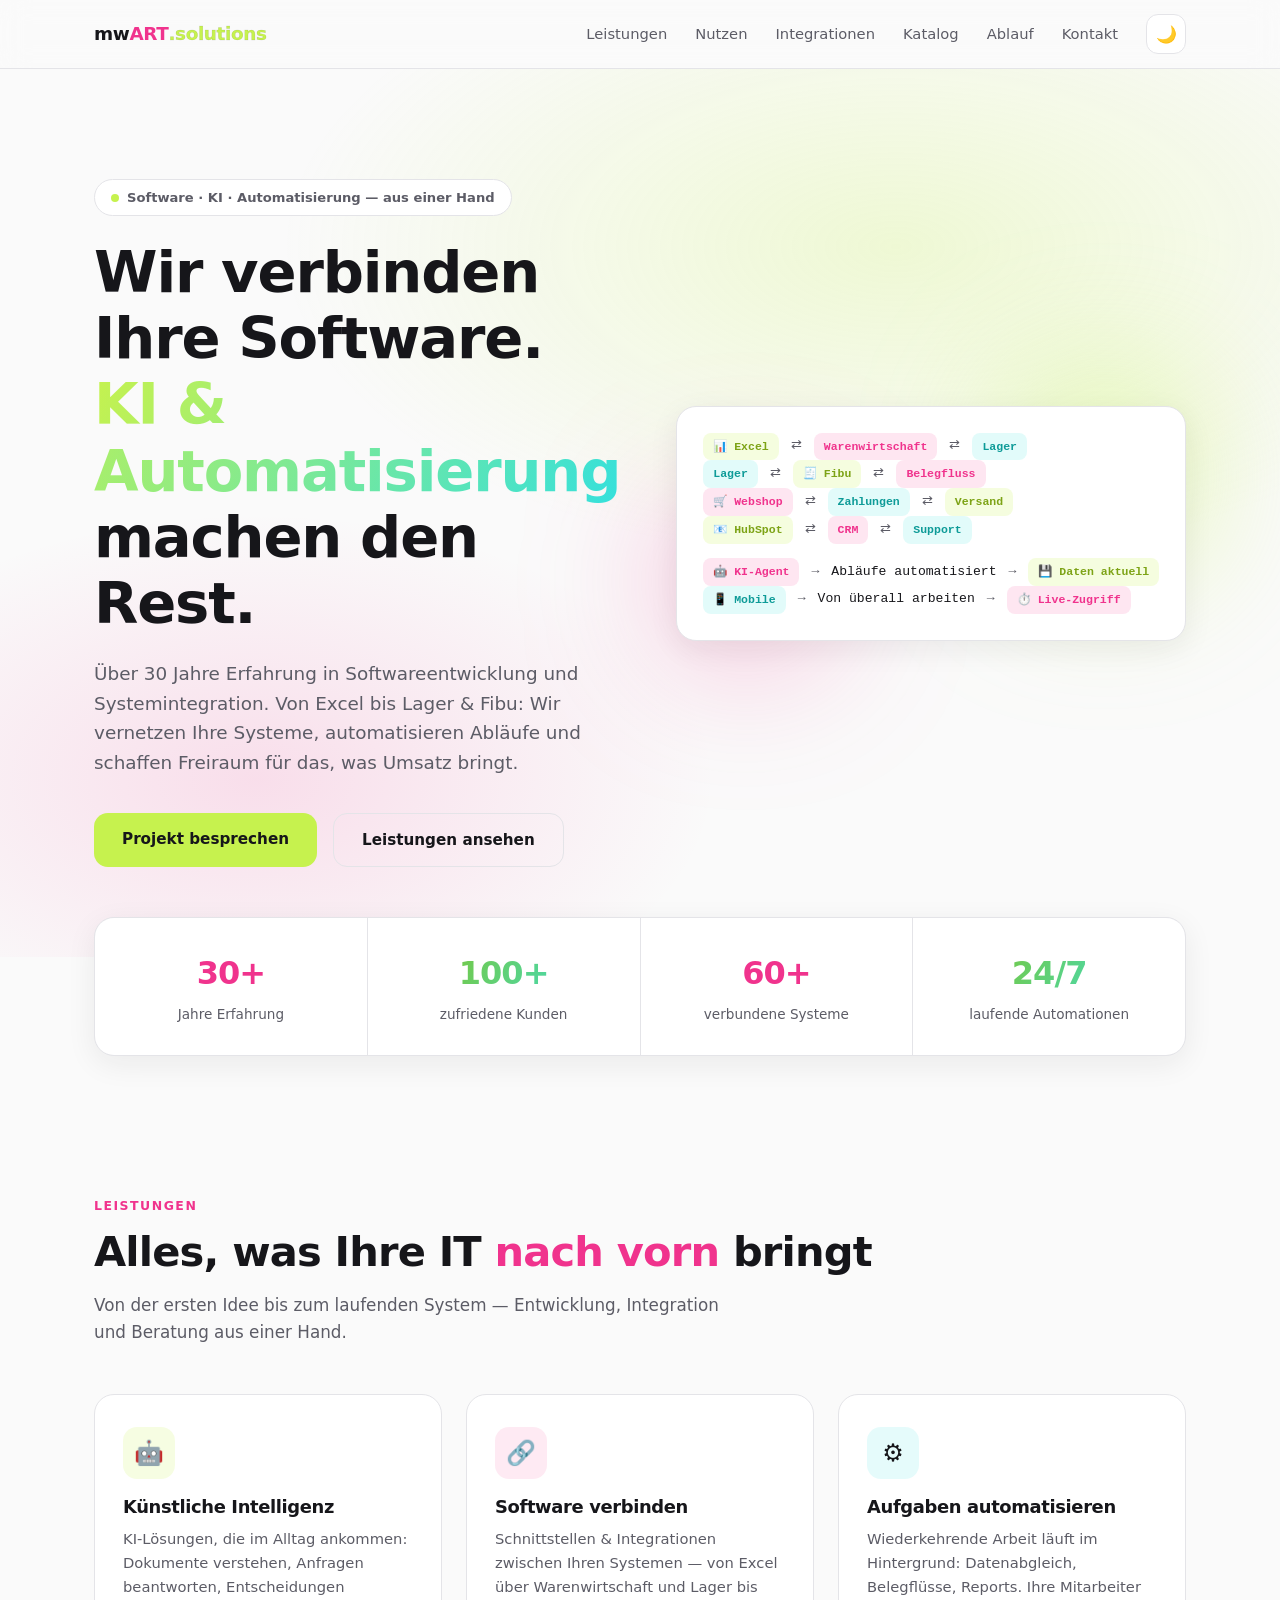
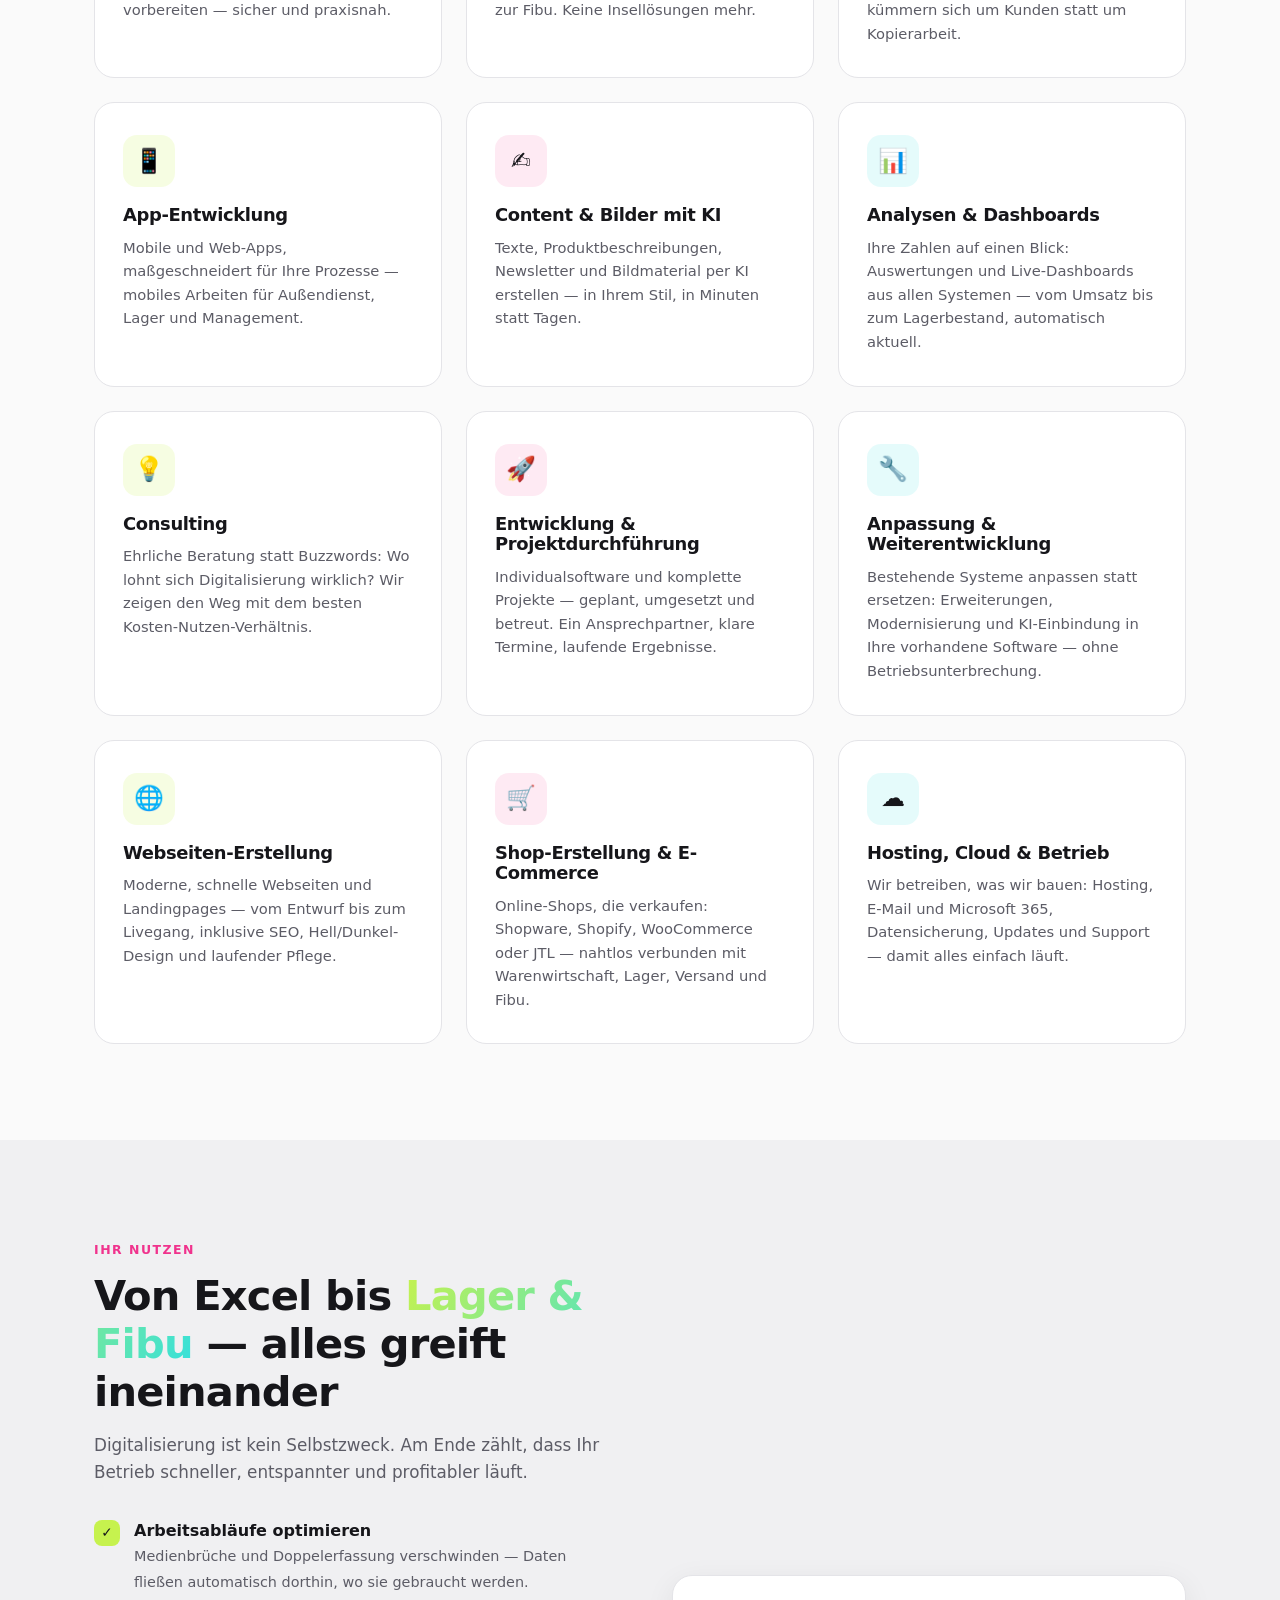
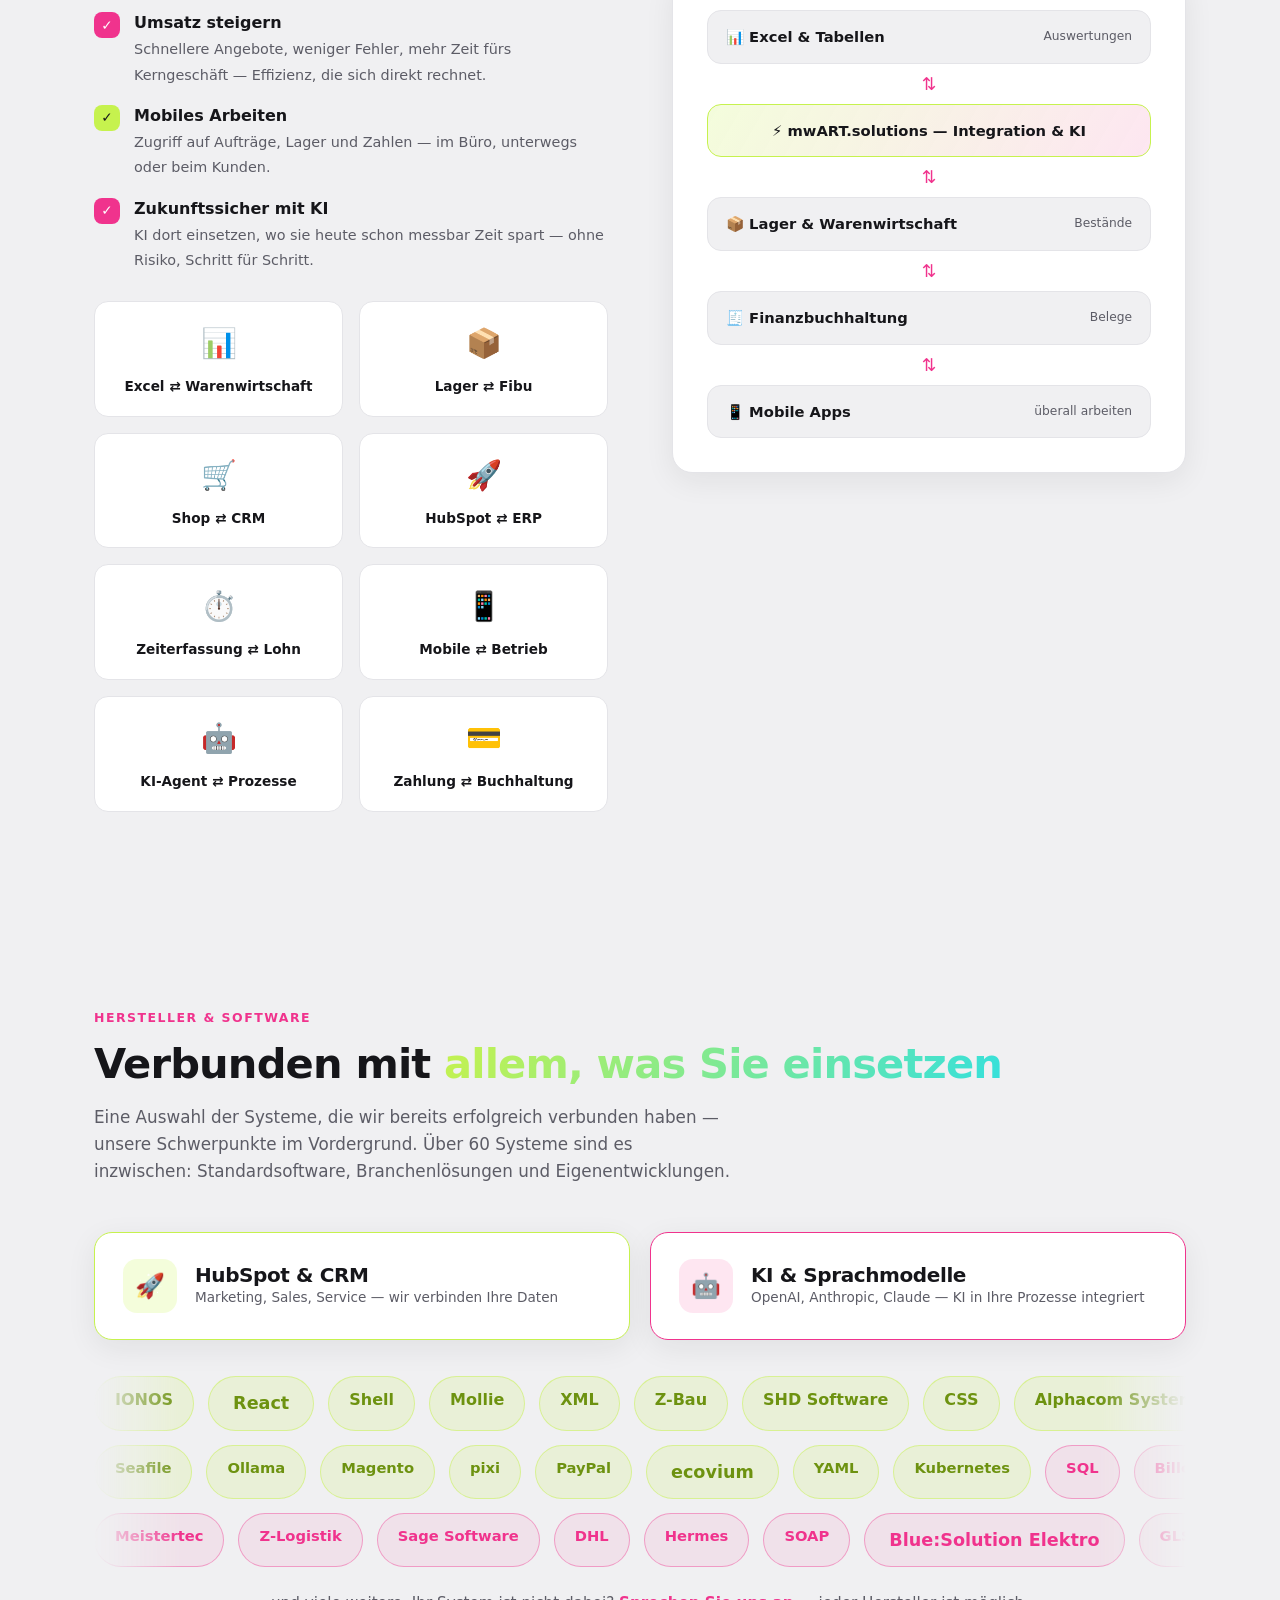
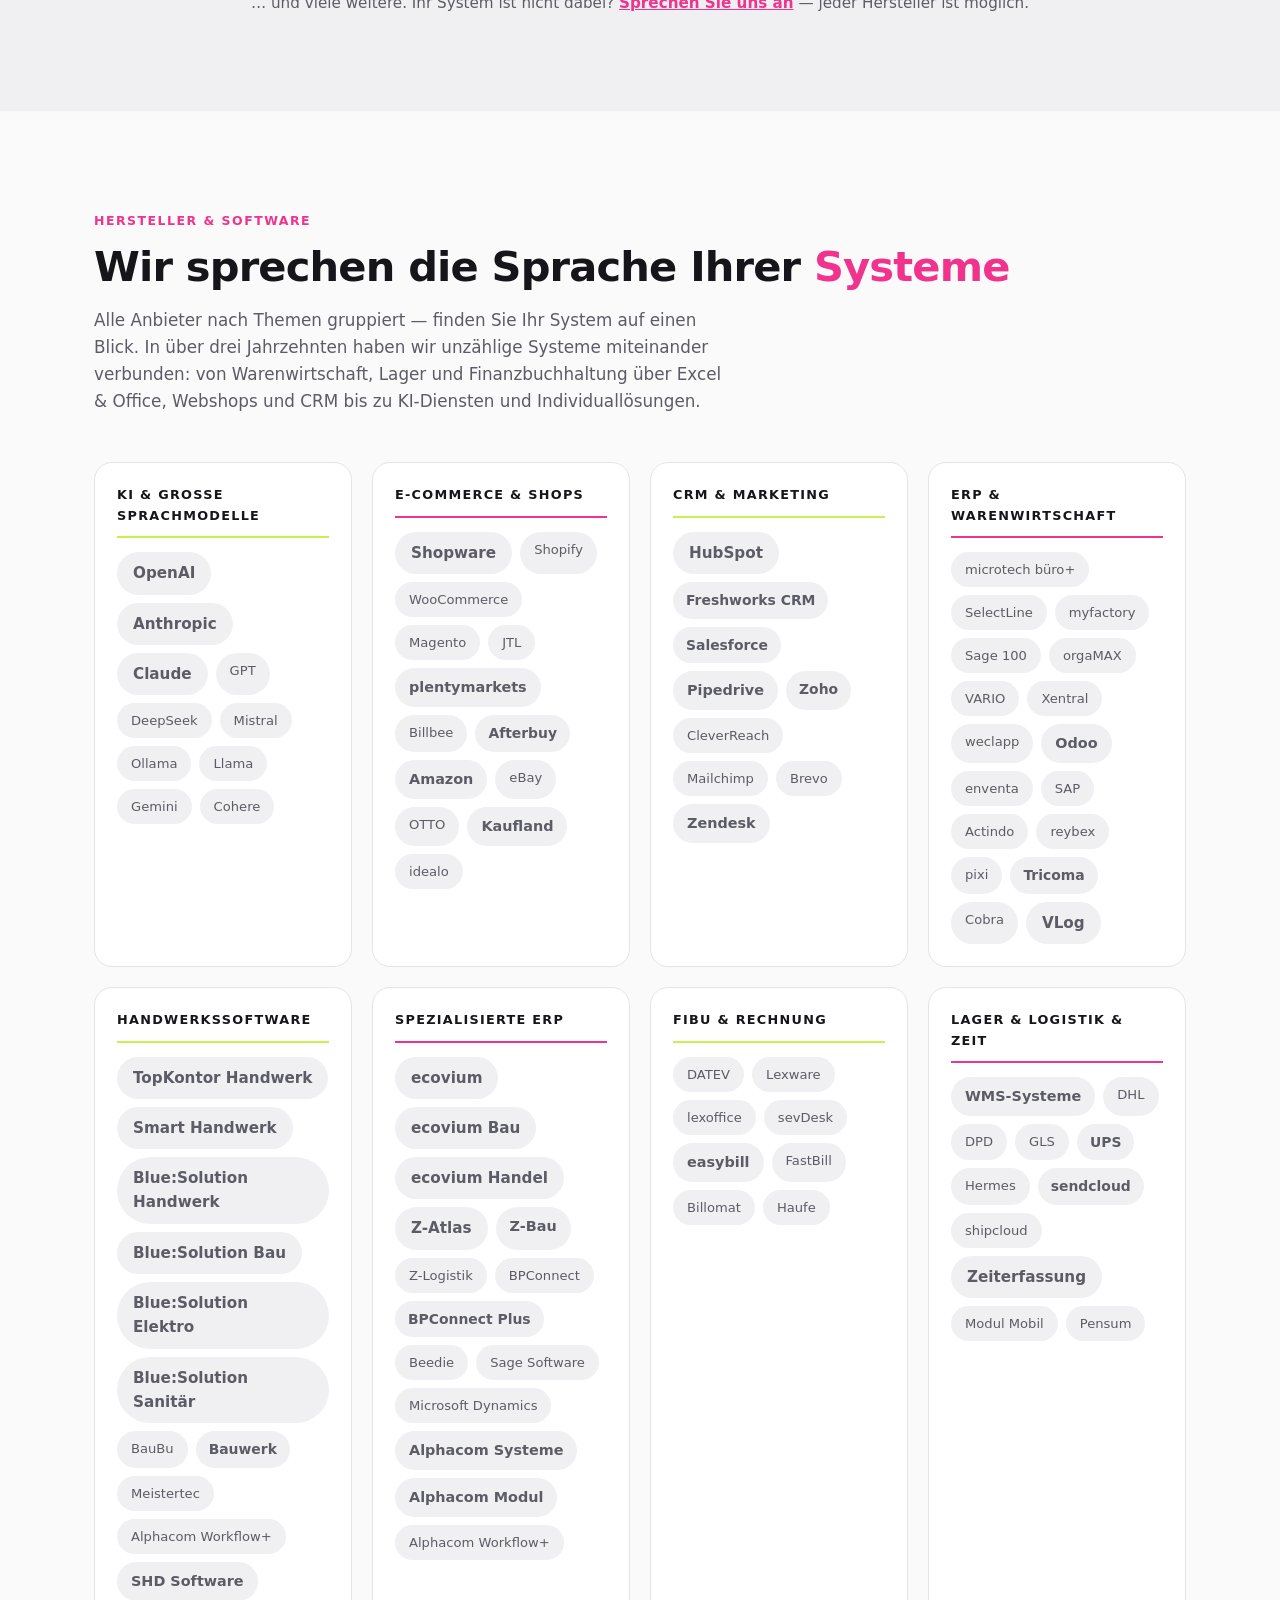
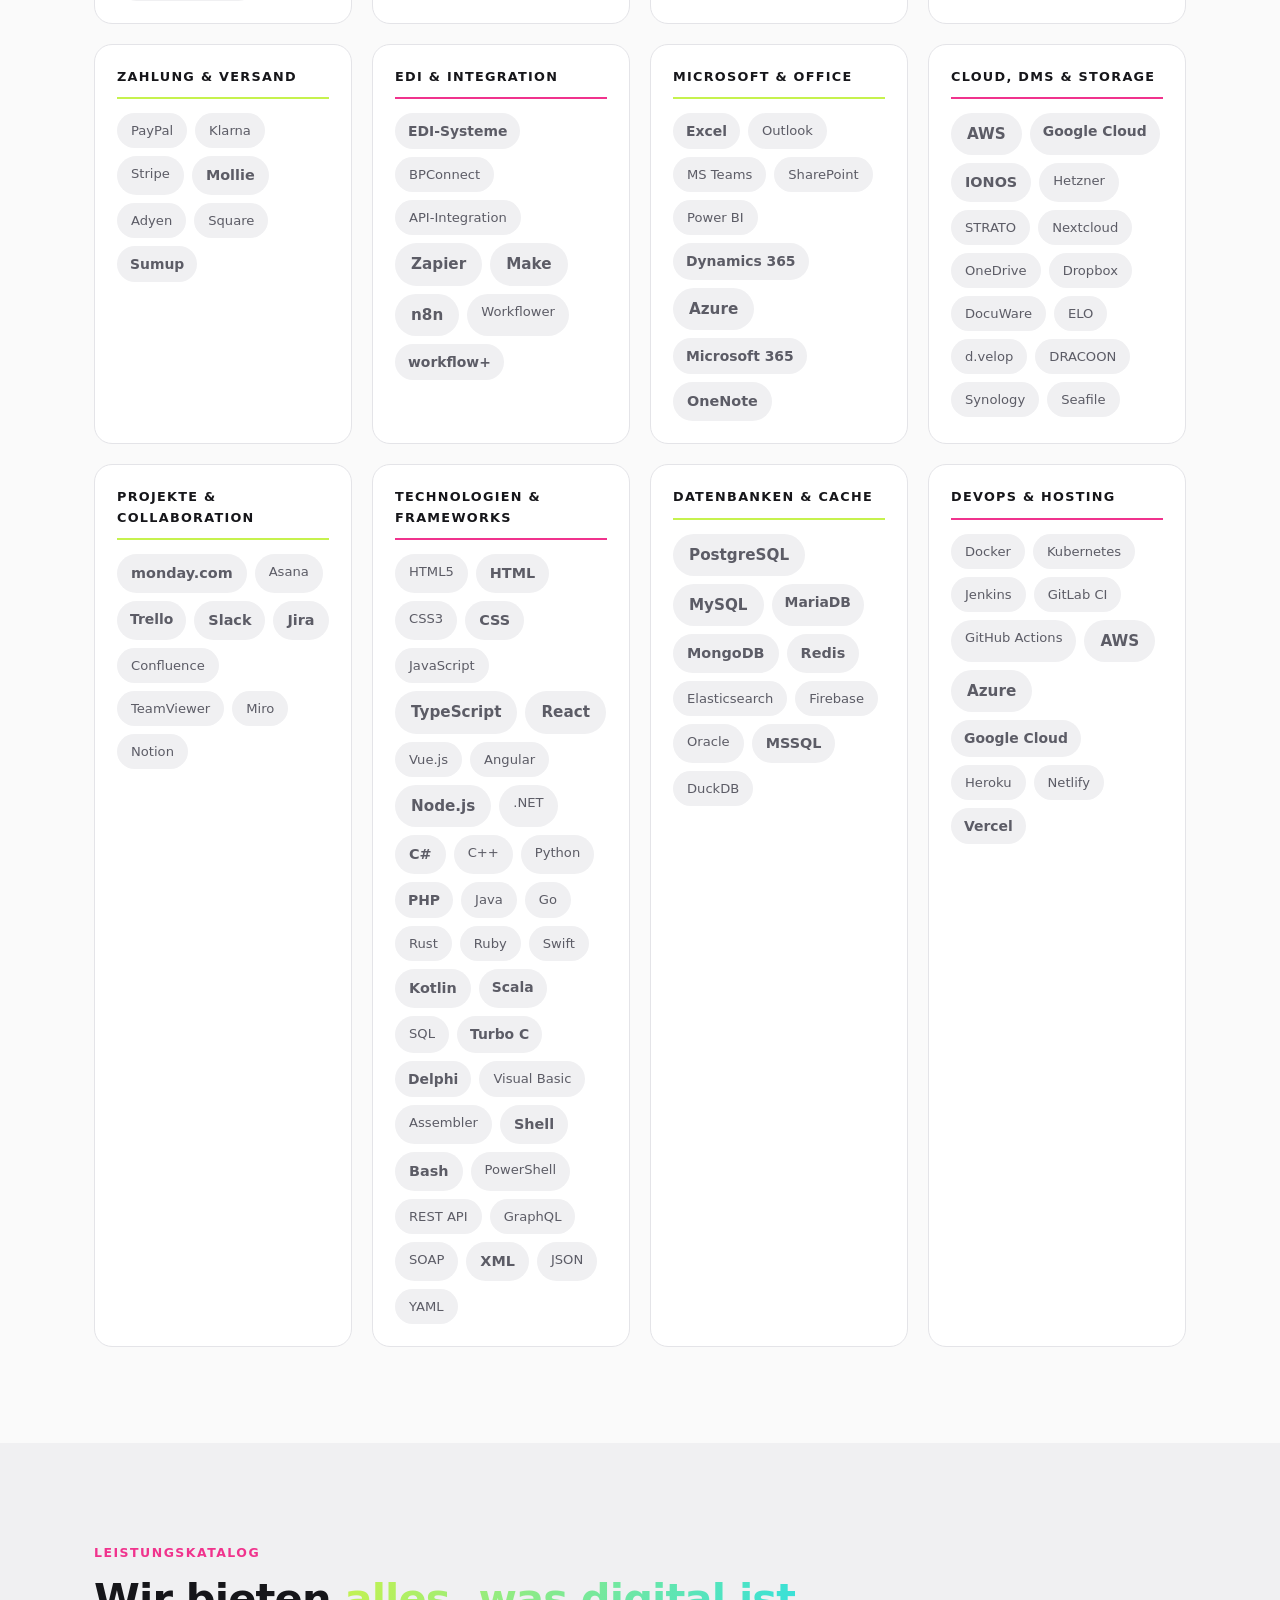
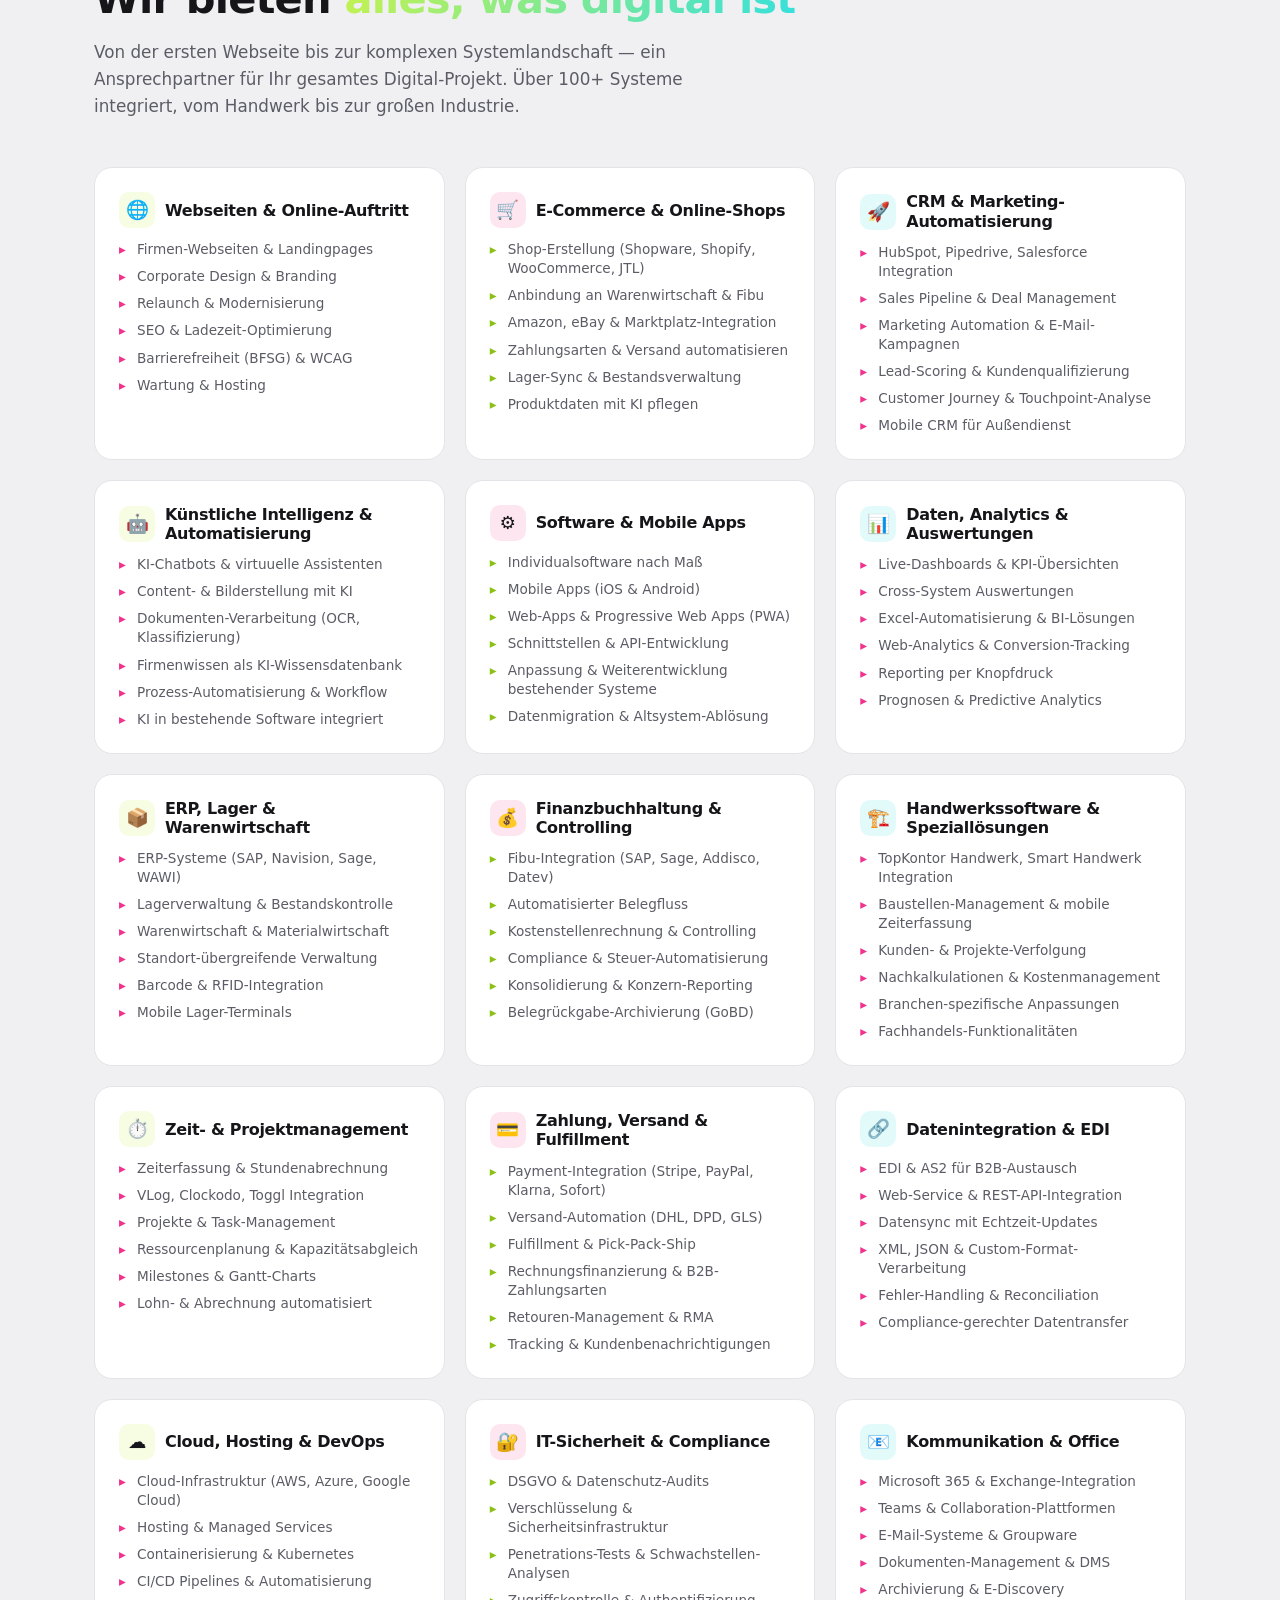
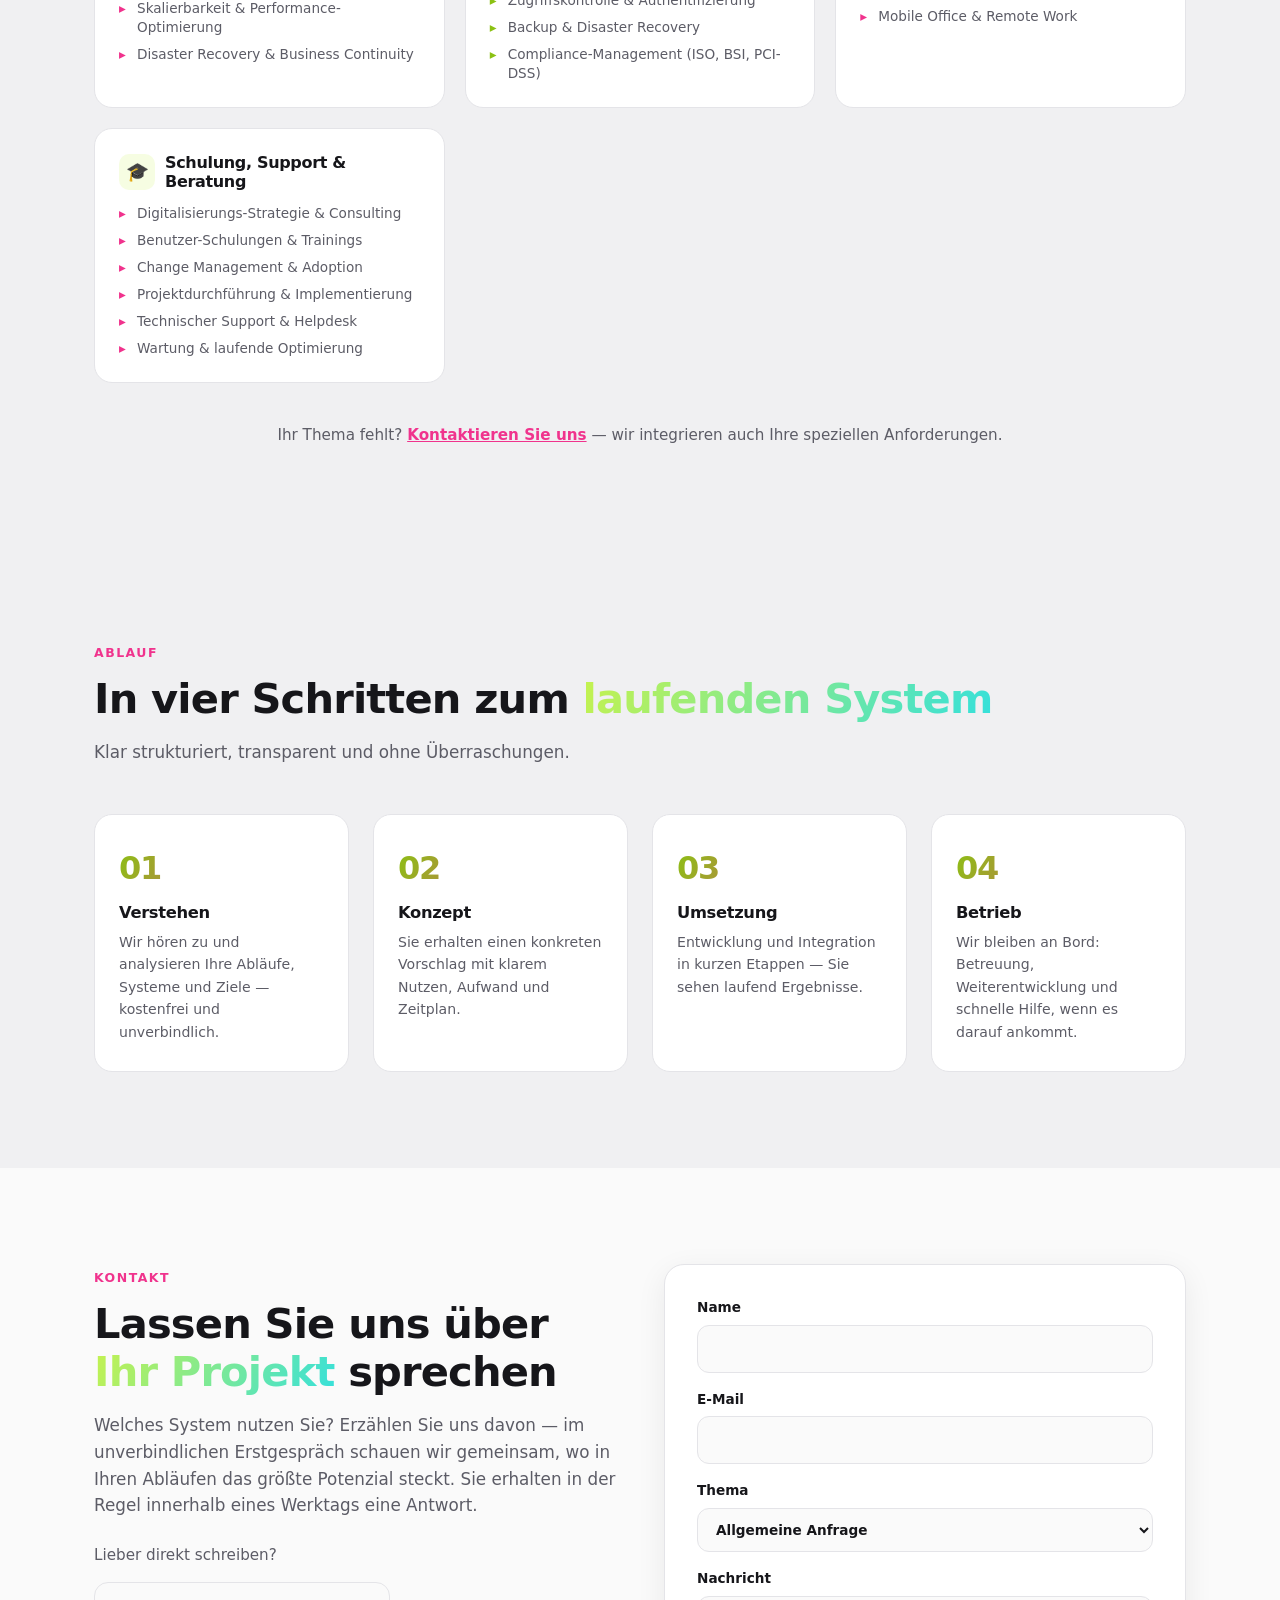
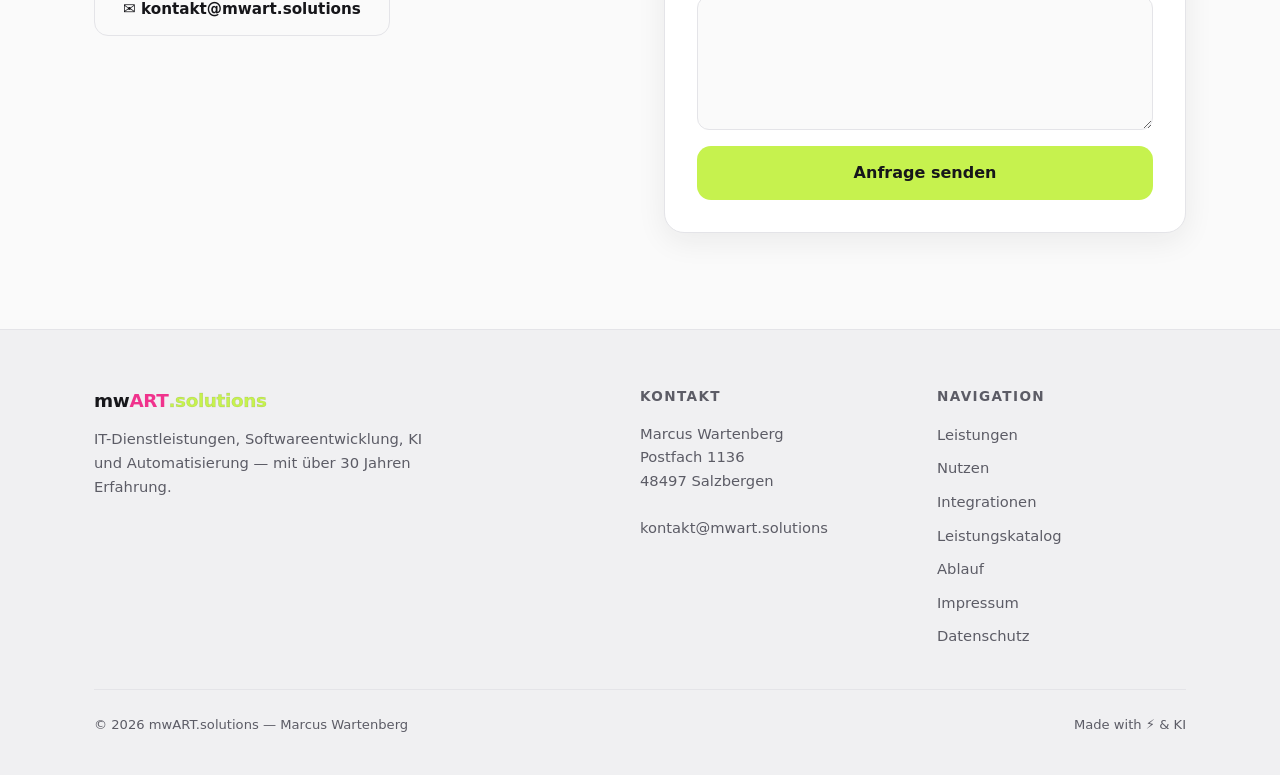
==== index.html @ 122493b0 "Initial commit: mwART.solutions landing page complete Features: - Full landing page with hero, stats" ====
<!DOCTYPE html>
<html lang="de">
<head>
<meta charset="UTF-8">
<meta name="viewport" content="width=device-width, initial-scale=1.0">
<title>mwART.solutions — IT · Software · KI · Automatisierung</title>
<meta name="description" content="Über 30 Jahre Erfahrung in Softwareentwicklung, KI-Lösungen, Systemintegration und Prozessautomatisierung. Von Excel bis Lager & Fibu — wir verbinden Ihre Software.">
<style>
  /* ============ Design Tokens ============ */
  :root {
    --acid: #C6F24E;
    --magenta: #F0338D;
    --cyan: #35E0DC;

    --bg: #FAFAFA;
    --bg-alt: #F0F0F2;
    --surface: #FFFFFF;
    --border: #E4E4E8;
    --text: #16161A;
    --text-muted: #5C5C66;
    --hero-grad: radial-gradient(ellipse 80% 60% at 70% 20%, rgba(198,242,78,.22), transparent 60%),
                 radial-gradient(ellipse 60% 50% at 20% 80%, rgba(240,51,141,.14), transparent 60%);
    --shadow: 0 8px 30px rgba(22,22,26,.07);
    --acid-on: #16161A; /* text on acid buttons */
  }
  [data-theme="dark"] {
    --bg: #101014;
    --bg-alt: #16161C;
    --surface: #1C1C24;
    --border: #2C2C36;
    --text: #F2F2F5;
    --text-muted: #9A9AA8;
    --hero-grad: radial-gradient(ellipse 80% 60% at 70% 20%, rgba(198,242,78,.12), transparent 60%),
                 radial-gradient(ellipse 60% 50% at 20% 80%, rgba(240,51,141,.10), transparent 60%);
    --shadow: 0 8px 30px rgba(0,0,0,.4);
  }

  * { margin:0; padding:0; box-sizing:border-box; }
  html { scroll-behavior:smooth; }
  body {
    font-family: system-ui, -apple-system, 'Segoe UI', Roboto, Helvetica, Arial, sans-serif;
    background: var(--bg); color: var(--text);
    line-height: 1.6; transition: background .3s, color .3s;
  }
  ::selection { background: var(--acid); color:#16161A; }

  .container { max-width:1140px; margin:0 auto; padding:0 24px; }
  section { padding: 96px 0; }
  h1,h2,h3 { line-height:1.15; letter-spacing:-.02em; }
  h2 { font-size: clamp(1.8rem, 3.5vw, 2.6rem); margin-bottom:16px; }
  .section-tag {
    display:inline-block; font-size:.78rem; font-weight:700; letter-spacing:.12em;
    text-transform:uppercase; color:var(--magenta); margin-bottom:12px;
  }
  .section-intro { color:var(--text-muted); max-width:640px; margin-bottom:48px; font-size:1.05rem; }
  .accent { color: var(--magenta); }
  .accent-acid {
    background: linear-gradient(120deg, var(--acid), var(--cyan));
    -webkit-background-clip:text; background-clip:text; color:transparent;
  }

  /* ============ Header ============ */
  header {
    position:sticky; top:0; z-index:100;
    background: color-mix(in srgb, var(--bg) 82%, transparent);
    backdrop-filter: blur(14px);
    border-bottom:1px solid var(--border);
  }
  nav { display:flex; align-items:center; justify-content:space-between; height:68px; }
  .logo { font-weight:800; font-size:1.15rem; text-decoration:none; color:var(--text); letter-spacing:-.02em; }
  .logo b { color:var(--magenta); }
  .logo .dot { color:var(--acid); -webkit-text-stroke:.5px rgba(0,0,0,.15); }
  .nav-links { display:flex; gap:28px; align-items:center; list-style:none; }
  .nav-links a { text-decoration:none; color:var(--text-muted); font-size:.92rem; font-weight:500; transition:color .2s; }
  .nav-links a:hover { color:var(--text); }
  .theme-toggle {
    border:1px solid var(--border); background:var(--surface); color:var(--text);
    width:40px; height:40px; border-radius:12px; cursor:pointer; font-size:1.05rem;
    display:grid; place-items:center; transition: border-color .2s;
  }
  .theme-toggle:hover { border-color: var(--acid); }
  @media (max-width:820px){ .nav-links a { display:none; } }

  /* ============ Buttons ============ */
  .btn {
    display:inline-block; padding:14px 28px; border-radius:14px; font-weight:700;
    font-size:.95rem; text-decoration:none; transition: transform .15s, box-shadow .2s;
  }
  .btn:hover { transform: translateY(-2px); }
  .btn-primary { background:var(--acid); color:var(--acid-on); box-shadow: 0 0 0 rgba(198,242,78,0); }
  .btn-primary:hover { box-shadow: 0 6px 24px rgba(198,242,78,.45); }
  .btn-ghost { border:1.5px solid var(--border); color:var(--text); }
  .btn-ghost:hover { border-color:var(--magenta); color:var(--magenta); }

  /* ============ Hero ============ */
  .hero { padding: 110px 0 90px; background: var(--hero-grad); position:relative; overflow:hidden; }
  .hero-grid { display:grid; grid-template-columns: 1.15fr .85fr; gap:56px; align-items:center; }
  @media (max-width:900px){ .hero-grid { grid-template-columns:1fr; } }
  .hero h1 { font-size: clamp(2.3rem, 5vw, 3.6rem); font-weight:800; margin-bottom:22px; }
  .hero p.lead { font-size:1.15rem; color:var(--text-muted); max-width:560px; margin-bottom:36px; }
  .hero-badge {
    display:inline-flex; align-items:center; gap:8px; padding:7px 16px; border-radius:999px;
    border:1px solid var(--border); background:var(--surface); font-size:.82rem; font-weight:600;
    margin-bottom:24px; color:var(--text-muted);
  }
  .hero-badge .pulse {
    width:8px; height:8px; border-radius:50%; background:var(--acid);
    box-shadow:0 0 0 0 rgba(198,242,78,.7); animation:pulse 2s infinite;
  }
  @keyframes pulse { 70% { box-shadow:0 0 0 9px rgba(198,242,78,0);} }
  .hero-cta { display:flex; gap:16px; flex-wrap:wrap; }

  /* Hero visual card */
  .hero-visual { position:relative; }
  .code-card {
    background:var(--surface); border:1px solid var(--border); border-radius:20px;
    padding:26px; box-shadow:var(--shadow); font-family:'SF Mono', ui-monospace, Menlo, monospace;
    font-size:.82rem; line-height:1.9;
  }
  .code-card-wide { overflow-x: auto; -webkit-overflow-scrolling: touch; }
  .code-card-wide .row { display:flex; align-items:center; gap:12px; white-space: nowrap; flex-wrap: nowrap; }

  /* Tablet: 2 Systeme, verstecke 3. */
  @media (max-width:1000px) {
    .code-card-wide .row .chip:nth-child(5),
    .code-card-wide .row .chip:nth-child(6),
    .code-card-wide .row .chip:nth-child(7),
    .code-card-wide .row .arrow:nth-child(7) { display: none; }
  }

  /* Mobile: Stacked layout, 1 pro Zeile */
  @media (max-width:640px) {
    .code-card { padding: 16px; font-size: .72rem; line-height: 1.6; }
    .code-card-wide { overflow: visible; }
    .code-card-wide .row {
      display: grid;
      grid-template-columns: auto 1fr auto;
      gap: 8px 6px;
      white-space: normal;
      flex-wrap: wrap;
      margin-bottom: 10px;
    }
    .code-card-wide .row .chip { padding: 2px 8px; font-size: .65rem; }
    .code-card-wide .row .arrow { text-align: center; padding: 0 2px; }
    /* Zeige nur: system ⇄ system für Mobile */
    .code-card-wide .row .chip:nth-child(5),
    .code-card-wide .row .chip:nth-child(6),
    .code-card-wide .row .chip:nth-child(7),
    .code-card-wide .row .arrow:nth-child(7) { display: none; }
    .code-card-wide .row .chip:nth-child(3) { display: none; }
    .code-card-wide .row .arrow:nth-child(4) { display: none; }
  }

  .code-card .row { display:flex; align-items:center; gap:12px; }
  .code-card .chip {
    padding:3px 10px; border-radius:8px; font-weight:700; font-size:.72rem;
    white-space: nowrap;
  }
  .chip-a { background:rgba(198,242,78,.18); color:#7da316; }
  [data-theme="dark"] .chip-a { color:var(--acid); }
  .chip-m { background:rgba(240,51,141,.12); color:var(--magenta); }
  .chip-c { background:rgba(53,224,220,.14); color:#0e9b98; }
  [data-theme="dark"] .chip-c { color:var(--cyan); }
  .code-card .arrow { color:var(--text-muted); flex-shrink: 0; }
  .glow-dot {
    position:absolute; border-radius:50%; filter:blur(70px); z-index:-1;
  }
  .glow-1 { width:220px; height:220px; background:rgba(198,242,78,.35); top:-40px; right:-30px; }
  .glow-2 { width:180px; height:180px; background:rgba(240,51,141,.28); bottom:-30px; left:-20px; }

  /* ============ Stats strip ============ */
  .stats { padding:0; }
  .stats-inner {
    display:grid; grid-template-columns:repeat(4,1fr); gap:1px; background:var(--border);
    border:1px solid var(--border); border-radius:20px; overflow:hidden;
    transform: translateY(-40px); box-shadow:var(--shadow);
  }
  @media (max-width:760px){ .stats-inner { grid-template-columns:repeat(2,1fr); } }
  .stat { background:var(--surface); padding:30px 20px; text-align:center; }
  .stat .num { font-size:2rem; font-weight:800; letter-spacing:-.03em; }
  .stat:nth-child(odd) .num { color:var(--magenta); }
  .stat:nth-child(even) .num {
    background:linear-gradient(120deg, #8bc113, var(--cyan));
    -webkit-background-clip:text; background-clip:text; color:transparent;
  }
  [data-theme="dark"] .stat:nth-child(even) .num {
    background:linear-gradient(120deg, var(--acid), var(--cyan));
    -webkit-background-clip:text; background-clip:text; color:transparent;
  }
  .stat .lbl { font-size:.85rem; color:var(--text-muted); margin-top:4px; }

  /* ============ Leistungen ============ */
  .cards { display:grid; grid-template-columns:repeat(3,1fr); gap:24px; }
  @media (max-width:900px){ .cards { grid-template-columns:1fr 1fr; } }
  @media (max-width:600px){ .cards { grid-template-columns:1fr; } }
  .card {
    background:var(--surface); border:1px solid var(--border); border-radius:20px;
    padding:32px 28px; transition: transform .2s, border-color .2s, box-shadow .2s;
    position:relative; overflow:hidden;
  }
  .card::before {
    content:""; position:absolute; top:0; left:0; right:0; height:3px;
    background:linear-gradient(90deg, var(--acid), var(--magenta));
    opacity:0; transition:opacity .25s;
  }
  .card:hover { transform:translateY(-4px); box-shadow:var(--shadow); border-color:transparent; }
  .card:hover::before { opacity:1; }
  .card .icon {
    width:52px; height:52px; border-radius:14px; display:grid; place-items:center;
    font-size:1.5rem; margin-bottom:18px; background:rgba(198,242,78,.16);
  }
  .card:nth-child(3n+2) .icon { background:rgba(240,51,141,.10); }
  .card:nth-child(3n) .icon { background:rgba(53,224,220,.13); }
  .card h3 { font-size:1.12rem; margin-bottom:10px; }
  .card p { font-size:.92rem; color:var(--text-muted); }

  /* ============ Nutzen / Integrationsbeispiele ============ */
  .split { display:grid; grid-template-columns:1fr 1fr; gap:64px; align-items:center; }
  @media (max-width:900px){ .split { grid-template-columns:1fr; } }
  .check-list { list-style:none; display:grid; gap:16px; }
  .check-list li { display:flex; gap:14px; align-items:flex-start; }
  .check-list .tick {
    flex-shrink:0; width:26px; height:26px; border-radius:8px; background:var(--acid);
    color:#16161A; display:grid; place-items:center; font-weight:800; font-size:.85rem; margin-top:2px;
  }
  .check-list li:nth-child(even) .tick { background:var(--magenta); color:#fff; }
  .check-list b { display:block; }
  .check-list span.sub { font-size:.9rem; color:var(--text-muted); }

  .integrations-grid { display:grid; grid-template-columns:repeat(auto-fit, minmax(200px, 1fr)); gap:16px; margin-top:24px; }
  .integration-card {
    display:flex; flex-direction:column; align-items:center; gap:10px; padding:18px 16px;
    background:var(--surface); border:1px solid var(--border); border-radius:14px;
    text-align:center; font-size:.85rem; font-weight:600; transition:.2s;
  }
  .integration-card:hover { border-color:var(--magenta); transform:translateY(-2px); }
  .integration-card .icon { font-size:1.8rem; }

  .flow-visual {
    background:var(--surface); border:1px solid var(--border); border-radius:20px;
    padding:34px; box-shadow:var(--shadow);
  }
  .flow-node {
    display:flex; align-items:center; justify-content:space-between; gap:12px;
    padding:14px 18px; border:1px solid var(--border); border-radius:14px;
    font-weight:600; font-size:.92rem; background:var(--bg-alt);
  }
  .flow-node small { font-weight:500; color:var(--text-muted); }
  .flow-connector { text-align:center; padding:6px 0; color:var(--magenta); font-size:1.1rem; }
  .flow-hub {
    background:linear-gradient(120deg, rgba(198,242,78,.2), rgba(240,51,141,.12));
    border:1.5px solid var(--acid); text-align:center; display:block; font-weight:800;
  }

  /* ============ Hersteller & Software ============ */
  .net-note { margin-top:24px; text-align:center; color:var(--text-muted); font-size:.95rem; }
  .net-note a { color:var(--magenta); font-weight:600; }

  /* Featured-Karten microtech / Microsoft */
  .featured { display:grid; grid-template-columns:1fr 1fr; gap:20px; margin-bottom:36px; }
  @media (max-width:640px){ .featured { grid-template-columns:1fr; } }
  .feat-card {
    display:flex; align-items:center; gap:18px; padding:26px 28px; border-radius:18px;
    background:var(--surface); border:1.5px solid var(--acid); box-shadow:var(--shadow);
  }
  .feat-card.m { border-color:var(--magenta); }
  .feat-card .badge {
    width:54px; height:54px; border-radius:14px; display:grid; place-items:center;
    font-size:1.5rem; background:rgba(198,242,78,.2); flex-shrink:0;
  }
  .feat-card.m .badge { background:rgba(240,51,141,.12); }
  .feat-card h3 { font-size:1.25rem; }
  .feat-card p { font-size:.85rem; color:var(--text-muted); }

  /* Laufbänder */
  .marquee-zone { overflow:hidden; display:grid; gap:14px;
    -webkit-mask-image:linear-gradient(90deg,transparent,#000 8%,#000 92%,transparent);
    mask-image:linear-gradient(90deg,transparent,#000 8%,#000 92%,transparent); }
  .marquee { display:flex; gap:14px; width:max-content; }
  .marquee.rev { animation-direction:reverse; }
  .m1 { animation:slide 48s linear infinite; }
  .m2 { animation:slide 62s linear infinite; }
  .m3 { animation:slide 55s linear infinite; }
  @keyframes slide { to { transform:translateX(-50%); } }
  .mpill {
    padding:10px 20px; border-radius:999px; white-space:nowrap; font-weight:600; font-size:.92rem;
    background:var(--surface); border:1px solid var(--border); color:var(--text-muted);
    transition: all .2s; display: inline-block;
  }
  .mpill.a { background:rgba(198,242,78,.16); border-color:rgba(198,242,78,.5); color:#6d9210; }
  [data-theme="dark"] .mpill.a { color:var(--acid); }
  .mpill.m { background:rgba(240,51,141,.08); border-color:rgba(240,51,141,.4); color:var(--magenta); }
  .marquee-zone:hover .marquee { animation-play-state:paused; }

  /* Kategorie-Board */
  .cat-grid { display:grid; grid-template-columns:repeat(auto-fit,minmax(240px,1fr)); gap:20px; }
  .cat-col { background:var(--surface); border:1px solid var(--border); border-radius:18px; padding:22px; }
  .cat-col h4 {
    font-size:.8rem; text-transform:uppercase; letter-spacing:.1em; margin-bottom:14px;
    padding-bottom:10px; border-bottom:2px solid var(--acid);
  }
  .cat-col:nth-child(even) h4 { border-color:var(--magenta); }
  .cat-col ul { list-style:none; display:flex; flex-wrap:wrap; gap:8px; }
  .cat-col li {
    padding:6px 13px; border-radius:999px; font-size:.82rem; font-weight:500;
    background:var(--bg-alt); color:var(--text-muted); border:1px solid transparent; transition:.2s;
  }
  .cat-col li:hover { border-color:var(--magenta); color:var(--text); }

  /* ============ Leistungskatalog — alles, was digital ist ============ */
  .katalog-grid {
    display:grid;
    grid-template-columns:repeat(auto-fit, minmax(260px, 1fr));
    gap:20px;
  }
  @media (max-width:1400px){ .katalog-grid { grid-template-columns:repeat(3, 1fr); } }
  @media (max-width:1000px){ .katalog-grid { grid-template-columns:repeat(2, 1fr); } }
  @media (max-width:640px){ .katalog-grid { grid-template-columns:1fr; } }

  .kat-block {
    background:var(--surface); border:1px solid var(--border); border-radius:18px;
    padding:24px; transition: transform .2s, box-shadow .2s, border-color .2s;
  }
  .kat-block:hover { transform:translateY(-2px); box-shadow:var(--shadow); border-color:var(--magenta); }
  .kat-block h3 { font-size:1rem; margin-bottom:12px; display:flex; align-items:center; gap:10px; line-height:1.2; }
  .kat-block h3 .ic {
    width:36px; height:36px; border-radius:10px; display:grid; place-items:center;
    font-size:1.15rem; background:rgba(198,242,78,.16); flex-shrink:0;
  }
  .kat-block:nth-child(3n+2) h3 .ic { background:rgba(240,51,141,.12); }
  .kat-block:nth-child(3n) h3 .ic { background:rgba(53,224,220,.14); }
  .kat-block ul { list-style:none; display:grid; gap:8px; }
  .kat-block li { font-size:.85rem; color:var(--text-muted); padding-left:18px; position:relative; line-height:1.4; }
  .kat-block li::before { content:"▸"; position:absolute; left:0; color:var(--magenta); font-weight:700; }
  .kat-block:nth-child(3n+2) li::before { color:#8bc113; }
  [data-theme="dark"] .kat-block:nth-child(3n+2) li::before { color:var(--acid); }

  /* ============ Kontaktformular ============ */
  .kontakt-grid { display:grid; grid-template-columns:1fr 1fr; gap:48px; align-items:start; }
  @media (max-width:820px){ .kontakt-grid { grid-template-columns:1fr; } }
  .kform { display:grid; gap:16px; background:var(--surface); border:1px solid var(--border);
    border-radius:20px; padding:32px; box-shadow:var(--shadow); }
  .kform label { font-size:.85rem; font-weight:700; display:grid; gap:6px; }
  .kform input, .kform textarea, .kform select {
    font:inherit; padding:12px 14px; border-radius:12px; border:1.5px solid var(--border);
    background:var(--bg); color:var(--text); width:100%;
  }
  .kform input:focus, .kform textarea:focus, .kform select:focus { outline:none; border-color:var(--acid); }
  .kform button {
    font:inherit; font-weight:800; padding:14px; border:none; border-radius:14px;
    background:var(--acid); color:#16161A; cursor:pointer; transition:transform .15s, box-shadow .2s;
  }
  .kform button:hover { transform:translateY(-2px); box-shadow:0 6px 24px rgba(198,242,78,.45); }
  .kform .hp { position:absolute; left:-9999px; }
  .form-msg { font-size:.9rem; font-weight:600; display:none; }
  .form-msg.ok { display:block; color:#6d9210; }
  [data-theme="dark"] .form-msg.ok { color:var(--acid); }
  .form-msg.err { display:block; color:var(--magenta); }

  /* ============ Prozess ============ */
  .steps { display:grid; grid-template-columns:repeat(4,1fr); gap:24px; counter-reset:step; }
  @media (max-width:900px){ .steps { grid-template-columns:1fr 1fr; } }
  @media (max-width:560px){ .steps { grid-template-columns:1fr; } }
  .step { position:relative; padding:28px 24px; background:var(--surface); border:1px solid var(--border); border-radius:18px; }
  .step::before {
    counter-increment:step; content:counter(step, decimal-leading-zero);
    font-size:2rem; font-weight:800; letter-spacing:-.04em;
    background:linear-gradient(120deg, #8bc113, var(--magenta));
    -webkit-background-clip:text; background-clip:text; color:transparent;
    display:block; margin-bottom:10px;
  }
  [data-theme="dark"] .step::before {
    background:linear-gradient(120deg, var(--acid), var(--magenta));
    -webkit-background-clip:text; background-clip:text; color:transparent;
  }
  .step h3 { font-size:1.02rem; margin-bottom:8px; }
  .step p { font-size:.88rem; color:var(--text-muted); }

  /* ============ CTA-Band ============ */
  .cta-band {
    border-radius:24px; padding:64px 48px; text-align:center; position:relative; overflow:hidden;
    background:#16161A; color:#F2F2F5;
    background-image: radial-gradient(ellipse 60% 80% at 15% 10%, rgba(198,242,78,.25), transparent 55%),
                      radial-gradient(ellipse 60% 80% at 85% 90%, rgba(240,51,141,.3), transparent 55%);
  }
  .cta-band h2 { margin-bottom:14px; }
  .cta-band p { color:rgba(242,242,245,.75); max-width:520px; margin:0 auto 32px; }

  /* ============ Footer ============ */
  footer { border-top:1px solid var(--border); padding:56px 0 40px; background:var(--bg-alt); }
  .footer-grid { display:grid; grid-template-columns:2fr 1fr 1fr; gap:48px; margin-bottom:40px; }
  @media (max-width:760px){ .footer-grid { grid-template-columns:1fr; gap:28px; } }
  footer h4 { font-size:.85rem; text-transform:uppercase; letter-spacing:.1em; margin-bottom:14px; color:var(--text-muted); }
  footer address { font-style:normal; color:var(--text-muted); font-size:.92rem; }
  footer ul { list-style:none; display:grid; gap:8px; }
  footer a { color:var(--text-muted); text-decoration:none; font-size:.92rem; }
  footer a:hover { color:var(--magenta); }
  .footer-bottom { display:flex; justify-content:space-between; gap:16px; flex-wrap:wrap; font-size:.82rem; color:var(--text-muted); border-top:1px solid var(--border); padding-top:24px; }

  /* ============ Ausgeblendete Sektionen (später aktivieren) ============ */
  /* Zum Einblenden: class="is-hidden" beim jeweiligen <section> entfernen. */
  .is-hidden { display:none !important; }

  .project-card { display:grid; grid-template-columns:1fr; gap:8px; }
  .project-card .meta { font-size:.8rem; color:var(--magenta); font-weight:700; text-transform:uppercase; letter-spacing:.08em; }
</style>
</head>
<body>

<header>
  <div class="container">
    <nav>
      <a class="logo" href="#top">mw<b>ART</b><span class="dot">.solutions</span></a>
      <ul class="nav-links">
        <li><a href="#leistungen">Leistungen</a></li>
        <li><a href="#nutzen">Nutzen</a></li>
        <li><a href="#hersteller">Integrationen</a></li>
        <li><a href="#katalog">Katalog</a></li>
        <li><a href="#prozess">Ablauf</a></li>
        <li><a href="#kontakt">Kontakt</a></li>
        <li><button class="theme-toggle" id="themeToggle" aria-label="Farbschema umschalten">🌙</button></li>
      </ul>
    </nav>
  </div>
</header>

<!-- ============ HERO ============ -->
<section class="hero" id="top">
  <div class="container hero-grid">
    <div>
      <div class="hero-badge"><span class="pulse"></span> Software · KI · Automatisierung — aus einer Hand</div>
      <h1>Wir verbinden Ihre Software.<br>
        <span class="accent-acid">KI &amp; Automatisierung</span> machen den Rest.</h1>
      <p class="lead">Über 30 Jahre Erfahrung in Softwareentwicklung und Systemintegration.
        Von Excel bis Lager &amp; Fibu: Wir vernetzen Ihre Systeme, automatisieren Abläufe
        und schaffen Freiraum für das, was Umsatz bringt.</p>
      <div class="hero-cta">
        <a class="btn btn-primary" href="#kontakt">Projekt besprechen</a>
        <a class="btn btn-ghost" href="#leistungen">Leistungen ansehen</a>
      </div>
    </div>
    <div class="hero-visual">
      <div class="glow-dot glow-1"></div>
      <div class="glow-dot glow-2"></div>
      <div class="code-card code-card-wide">
        <div class="row"><span class="chip chip-a">📊 Excel</span> <span class="arrow">⇄</span> <span class="chip chip-m">Warenwirtschaft</span> <span class="arrow">⇄</span> <span class="chip chip-c">Lager</span></div>
        <div class="row"><span class="chip chip-c">Lager</span> <span class="arrow">⇄</span> <span class="chip chip-a">🧾 Fibu</span> <span class="arrow">⇄</span> <span class="chip chip-m">Belegfluss</span></div>
        <div class="row"><span class="chip chip-m">🛒 Webshop</span> <span class="arrow">⇄</span> <span class="chip chip-c">Zahlungen</span> <span class="arrow">⇄</span> <span class="chip chip-a">Versand</span></div>
        <div class="row"><span class="chip chip-a">📧 HubSpot</span> <span class="arrow">⇄</span> <span class="chip chip-m">CRM</span> <span class="arrow">⇄</span> <span class="chip chip-c">Support</span></div>
        <div class="row" style="margin-top:14px"><span class="chip chip-m">🤖 KI-Agent</span> <span class="arrow">→</span> <span>Abläufe automatisiert</span> <span class="arrow">→</span> <span class="chip chip-a">💾 Daten aktuell</span></div>
        <div class="row"><span class="chip chip-c">📱 Mobile</span> <span class="arrow">→</span> <span>Von überall arbeiten</span> <span class="arrow">→</span> <span class="chip chip-m">⏱️ Live-Zugriff</span></div>
      </div>
    </div>
  </div>
</section>

<!-- ============ STATS ============ -->
<section class="stats">
  <div class="container">
    <div class="stats-inner">
      <div class="stat"><div class="num">30+</div><div class="lbl">Jahre Erfahrung</div></div>
      <div class="stat"><div class="num">100+</div><div class="lbl">zufriedene Kunden</div></div>
      <div class="stat"><div class="num">60+</div><div class="lbl">verbundene Systeme</div></div>
      <div class="stat"><div class="num">24/7</div><div class="lbl">laufende Automationen</div></div>
    </div>
  </div>
</section>

<!-- ============ LEISTUNGEN ============ -->
<section id="leistungen">
  <div class="container">
    <span class="section-tag">Leistungen</span>
    <h2>Alles, was Ihre IT <span class="accent">nach vorn</span> bringt</h2>
    <p class="section-intro">Von der ersten Idee bis zum laufenden System — Entwicklung, Integration und Beratung aus einer Hand.</p>
    <div class="cards">
      <div class="card">
        <div class="icon">🤖</div>
        <h3>Künstliche Intelligenz</h3>
        <p>KI-Lösungen, die im Alltag ankommen: Dokumente verstehen, Anfragen beantworten, Entscheidungen vorbereiten — sicher und praxisnah.</p>
      </div>
      <div class="card">
        <div class="icon">🔗</div>
        <h3>Software verbinden</h3>
        <p>Schnittstellen &amp; Integrationen zwischen Ihren Systemen — von Excel über Warenwirtschaft und Lager bis zur Fibu. Keine Insellösungen mehr.</p>
      </div>
      <div class="card">
        <div class="icon">⚙️</div>
        <h3>Aufgaben automatisieren</h3>
        <p>Wiederkehrende Arbeit läuft im Hintergrund: Datenabgleich, Belegflüsse, Reports. Ihre Mitarbeiter kümmern sich um Kunden statt um Kopierarbeit.</p>
      </div>
      <div class="card">
        <div class="icon">📱</div>
        <h3>App-Entwicklung</h3>
        <p>Mobile und Web-Apps, maßgeschneidert für Ihre Prozesse — mobiles Arbeiten für Außendienst, Lager und Management.</p>
      </div>
      <div class="card">
        <div class="icon">✍️</div>
        <h3>Content &amp; Bilder mit KI</h3>
        <p>Texte, Produktbeschreibungen, Newsletter und Bildmaterial per KI erstellen — in Ihrem Stil, in Minuten statt Tagen.</p>
      </div>
      <div class="card">
        <div class="icon">📊</div>
        <h3>Analysen &amp; Dashboards</h3>
        <p>Ihre Zahlen auf einen Blick: Auswertungen und Live-Dashboards aus allen Systemen — vom Umsatz bis zum Lagerbestand, automatisch aktuell.</p>
      </div>
      <div class="card">
        <div class="icon">💡</div>
        <h3>Consulting</h3>
        <p>Ehrliche Beratung statt Buzzwords: Wo lohnt sich Digitalisierung wirklich? Wir zeigen den Weg mit dem besten Kosten-Nutzen-Verhältnis.</p>
      </div>
      <div class="card">
        <div class="icon">🚀</div>
        <h3>Entwicklung &amp; Projektdurchführung</h3>
        <p>Individualsoftware und komplette Projekte — geplant, umgesetzt und betreut. Ein Ansprechpartner, klare Termine, laufende Ergebnisse.</p>
      </div>
      <div class="card">
        <div class="icon">🔧</div>
        <h3>Anpassung &amp; Weiterentwicklung</h3>
        <p>Bestehende Systeme anpassen statt ersetzen: Erweiterungen, Modernisierung und KI-Einbindung in Ihre vorhandene Software — ohne Betriebsunterbrechung.</p>
      </div>
      <div class="card">
        <div class="icon">🌐</div>
        <h3>Webseiten-Erstellung</h3>
        <p>Moderne, schnelle Webseiten und Landingpages — vom Entwurf bis zum Livegang, inklusive SEO, Hell/Dunkel-Design und laufender Pflege.</p>
      </div>
      <div class="card">
        <div class="icon">🛒</div>
        <h3>Shop-Erstellung &amp; E-Commerce</h3>
        <p>Online-Shops, die verkaufen: Shopware, Shopify, WooCommerce oder JTL — nahtlos verbunden mit Warenwirtschaft, Lager, Versand und Fibu.</p>
      </div>
      <div class="card">
        <div class="icon">☁️</div>
        <h3>Hosting, Cloud &amp; Betrieb</h3>
        <p>Wir betreiben, was wir bauen: Hosting, E-Mail und Microsoft 365, Datensicherung, Updates und Support — damit alles einfach läuft.</p>
      </div>
    </div>
  </div>
</section>

<!-- ============ NUTZEN ============ -->
<section id="nutzen" style="background:var(--bg-alt)">
  <div class="container split">
    <div>
      <span class="section-tag">Ihr Nutzen</span>
      <h2>Von Excel bis <span class="accent-acid">Lager &amp; Fibu</span> — alles greift ineinander</h2>
      <p class="section-intro" style="margin-bottom:32px">Digitalisierung ist kein Selbstzweck. Am Ende zählt, dass Ihr Betrieb schneller, entspannter und profitabler läuft.</p>
      <ul class="check-list">
        <li><span class="tick">✓</span><div><b>Arbeitsabläufe optimieren</b><span class="sub">Medienbrüche und Doppelerfassung verschwinden — Daten fließen automatisch dorthin, wo sie gebraucht werden.</span></div></li>
        <li><span class="tick">✓</span><div><b>Umsatz steigern</b><span class="sub">Schnellere Angebote, weniger Fehler, mehr Zeit fürs Kerngeschäft — Effizienz, die sich direkt rechnet.</span></div></li>
        <li><span class="tick">✓</span><div><b>Mobiles Arbeiten</b><span class="sub">Zugriff auf Aufträge, Lager und Zahlen — im Büro, unterwegs oder beim Kunden.</span></div></li>
        <li><span class="tick">✓</span><div><b>Zukunftssicher mit KI</b><span class="sub">KI dort einsetzen, wo sie heute schon messbar Zeit spart — ohne Risiko, Schritt für Schritt.</span></div></li>
      </ul>
      <div class="integrations-grid" style="margin-top:28px">
        <div class="integration-card"><div class="icon">📊</div>Excel ⇄ Warenwirtschaft</div>
        <div class="integration-card"><div class="icon">📦</div>Lager ⇄ Fibu</div>
        <div class="integration-card"><div class="icon">🛒</div>Shop ⇄ CRM</div>
        <div class="integration-card"><div class="icon">🚀</div>HubSpot ⇄ ERP</div>
        <div class="integration-card"><div class="icon">⏱️</div>Zeiterfassung ⇄ Lohn</div>
        <div class="integration-card"><div class="icon">📱</div>Mobile ⇄ Betrieb</div>
        <div class="integration-card"><div class="icon">🤖</div>KI-Agent ⇄ Prozesse</div>
        <div class="integration-card"><div class="icon">💳</div>Zahlung ⇄ Buchhaltung</div>
      </div>
    </div>
    <div class="flow-visual">
      <div class="flow-node">📊 Excel &amp; Tabellen <small>Auswertungen</small></div>
      <div class="flow-connector">⇅</div>
      <div class="flow-node flow-hub">⚡ mwART.solutions — Integration &amp; KI</div>
      <div class="flow-connector">⇅</div>
      <div class="flow-node">📦 Lager &amp; Warenwirtschaft <small>Bestände</small></div>
      <div class="flow-connector">⇅</div>
      <div class="flow-node">🧾 Finanzbuchhaltung <small>Belege</small></div>
      <div class="flow-connector">⇅</div>
      <div class="flow-node">📱 Mobile Apps <small>überall arbeiten</small></div>
    </div>
  </div>
</section>

<!-- ============================================================
     HERSTELLER — Laufbänder (A) + Kategorie-Board (B).
     Beide nutzen dieselben Daten (VENDORS im Script unten).
     ============================================================ -->

<!-- Laufbänder -->
<section id="hersteller" style="background:var(--bg-alt)">
  <div class="container">
    <span class="section-tag">Hersteller &amp; Software</span>
    <h2>Verbunden mit <span class="accent-acid">allem, was Sie einsetzen</span></h2>
    <p class="section-intro">Eine Auswahl der Systeme, die wir bereits erfolgreich verbunden haben — unsere Schwerpunkte im Vordergrund. Über 60 Systeme sind es inzwischen: Standardsoftware, Branchenlösungen und Eigenentwicklungen.</p>
    <div class="featured">
      <div class="feat-card"><div class="badge">🚀</div><div><h3>HubSpot &amp; CRM</h3><p>Marketing, Sales, Service — wir verbinden Ihre Daten</p></div></div>
      <div class="feat-card m"><div class="badge">🤖</div><div><h3>KI &amp; Sprachmodelle</h3><p>OpenAI, Anthropic, Claude — KI in Ihre Prozesse integriert</p></div></div>
    </div>
    <div class="marquee-zone" id="marqueeZone"></div>
    <p class="net-note">… und viele weitere. Ihr System ist nicht dabei? <a href="#kontakt">Sprechen Sie uns an</a> — jeder Hersteller ist möglich.</p>
  </div>
</section>

<!-- Kategorie-Board -->
<section id="hersteller-b">
  <div class="container">
    <span class="section-tag">Hersteller &amp; Software</span>
    <h2>Wir sprechen die Sprache Ihrer <span class="accent">Systeme</span></h2>
    <p class="section-intro">Alle Anbieter nach Themen gruppiert — finden Sie Ihr System auf einen Blick. In über drei Jahrzehnten haben wir unzählige Systeme miteinander verbunden: von Warenwirtschaft, Lager und Finanzbuchhaltung über Excel &amp; Office, Webshops und CRM bis zu KI-Diensten und Individuallösungen.</p>
    <div class="cat-grid" id="catGrid"></div>
  </div>
</section>

<!-- ============ LEISTUNGSKATALOG — ALLES, WAS DIGITAL IST ============ -->
<section id="katalog" style="background:var(--bg-alt)">
  <div class="container">
    <span class="section-tag">Leistungskatalog</span>
    <h2>Wir bieten <span class="accent-acid">alles, was digital ist</span></h2>
    <p class="section-intro">Von der ersten Webseite bis zur komplexen Systemlandschaft — ein Ansprechpartner für Ihr gesamtes Digital-Projekt. Über 100+ Systeme integriert, vom Handwerk bis zur großen Industrie.</p>
    <div class="katalog-grid">
      <div class="kat-block">
        <h3><span class="ic">🌐</span>Webseiten &amp; Online-Auftritt</h3>
        <ul>
          <li>Firmen-Webseiten &amp; Landingpages</li>
          <li>Corporate Design &amp; Branding</li>
          <li>Relaunch &amp; Modernisierung</li>
          <li>SEO &amp; Ladezeit-Optimierung</li>
          <li>Barrierefreiheit (BFSG) &amp; WCAG</li>
          <li>Wartung &amp; Hosting</li>
        </ul>
      </div>

      <div class="kat-block">
        <h3><span class="ic">🛒</span>E-Commerce &amp; Online-Shops</h3>
        <ul>
          <li>Shop-Erstellung (Shopware, Shopify, WooCommerce, JTL)</li>
          <li>Anbindung an Warenwirtschaft &amp; Fibu</li>
          <li>Amazon, eBay &amp; Marktplatz-Integration</li>
          <li>Zahlungsarten &amp; Versand automatisieren</li>
          <li>Lager-Sync &amp; Bestandsverwaltung</li>
          <li>Produktdaten mit KI pflegen</li>
        </ul>
      </div>

      <div class="kat-block">
        <h3><span class="ic">🚀</span>CRM &amp; Marketing-Automatisierung</h3>
        <ul>
          <li>HubSpot, Pipedrive, Salesforce Integration</li>
          <li>Sales Pipeline &amp; Deal Management</li>
          <li>Marketing Automation &amp; E-Mail-Kampagnen</li>
          <li>Lead-Scoring &amp; Kundenqualifizierung</li>
          <li>Customer Journey &amp; Touchpoint-Analyse</li>
          <li>Mobile CRM für Außendienst</li>
        </ul>
      </div>

      <div class="kat-block">
        <h3><span class="ic">🤖</span>Künstliche Intelligenz &amp; Automatisierung</h3>
        <ul>
          <li>KI-Chatbots &amp; virtuuelle Assistenten</li>
          <li>Content- &amp; Bilderstellung mit KI</li>
          <li>Dokumenten-Verarbeitung (OCR, Klassifizierung)</li>
          <li>Firmenwissen als KI-Wissensdatenbank</li>
          <li>Prozess-Automatisierung &amp; Workflow</li>
          <li>KI in bestehende Software integriert</li>
        </ul>
      </div>

      <div class="kat-block">
        <h3><span class="ic">⚙️</span>Software &amp; Mobile Apps</h3>
        <ul>
          <li>Individualsoftware nach Maß</li>
          <li>Mobile Apps (iOS &amp; Android)</li>
          <li>Web-Apps &amp; Progressive Web Apps (PWA)</li>
          <li>Schnittstellen &amp; API-Entwicklung</li>
          <li>Anpassung &amp; Weiterentwicklung bestehender Systeme</li>
          <li>Datenmigration &amp; Altsystem-Ablösung</li>
        </ul>
      </div>

      <div class="kat-block">
        <h3><span class="ic">📊</span>Daten, Analytics &amp; Auswertungen</h3>
        <ul>
          <li>Live-Dashboards &amp; KPI-Übersichten</li>
          <li>Cross-System Auswertungen</li>
          <li>Excel-Automatisierung &amp; BI-Lösungen</li>
          <li>Web-Analytics &amp; Conversion-Tracking</li>
          <li>Reporting per Knopfdruck</li>
          <li>Prognosen &amp; Predictive Analytics</li>
        </ul>
      </div>

      <div class="kat-block">
        <h3><span class="ic">📦</span>ERP, Lager &amp; Warenwirtschaft</h3>
        <ul>
          <li>ERP-Systeme (SAP, Navision, Sage, WAWI)</li>
          <li>Lagerverwaltung &amp; Bestandskontrolle</li>
          <li>Warenwirtschaft &amp; Materialwirtschaft</li>
          <li>Standort-übergreifende Verwaltung</li>
          <li>Barcode &amp; RFID-Integration</li>
          <li>Mobile Lager-Terminals</li>
        </ul>
      </div>

      <div class="kat-block">
        <h3><span class="ic">💰</span>Finanzbuchhaltung &amp; Controlling</h3>
        <ul>
          <li>Fibu-Integration (SAP, Sage, Addisco, Datev)</li>
          <li>Automatisierter Belegfluss</li>
          <li>Kostenstellenrechnung &amp; Controlling</li>
          <li>Compliance &amp; Steuer-Automatisierung</li>
          <li>Konsolidierung &amp; Konzern-Reporting</li>
          <li>Belegrückgabe-Archivierung (GoBD)</li>
        </ul>
      </div>

      <div class="kat-block">
        <h3><span class="ic">🏗️</span>Handwerkssoftware &amp; Speziallösungen</h3>
        <ul>
          <li>TopKontor Handwerk, Smart Handwerk Integration</li>
          <li>Baustellen-Management &amp; mobile Zeiterfassung</li>
          <li>Kunden- &amp; Projekte-Verfolgung</li>
          <li>Nachkalkulationen &amp; Kostenmanagement</li>
          <li>Branchen-spezifische Anpassungen</li>
          <li>Fachhandels-Funktionalitäten</li>
        </ul>
      </div>

      <div class="kat-block">
        <h3><span class="ic">⏱️</span>Zeit- &amp; Projektmanagement</h3>
        <ul>
          <li>Zeiterfassung &amp; Stundenabrechnung</li>
          <li>VLog, Clockodo, Toggl Integration</li>
          <li>Projekte &amp; Task-Management</li>
          <li>Ressourcenplanung &amp; Kapazitätsabgleich</li>
          <li>Milestones &amp; Gantt-Charts</li>
          <li>Lohn- &amp; Abrechnung automatisiert</li>
        </ul>
      </div>

      <div class="kat-block">
        <h3><span class="ic">💳</span>Zahlung, Versand &amp; Fulfillment</h3>
        <ul>
          <li>Payment-Integration (Stripe, PayPal, Klarna, Sofort)</li>
          <li>Versand-Automation (DHL, DPD, GLS)</li>
          <li>Fulfillment &amp; Pick-Pack-Ship</li>
          <li>Rechnungsfinanzierung &amp; B2B-Zahlungsarten</li>
          <li>Retouren-Management &amp; RMA</li>
          <li>Tracking &amp; Kundenbenachrichtigungen</li>
        </ul>
      </div>

      <div class="kat-block">
        <h3><span class="ic">🔗</span>Datenintegration &amp; EDI</h3>
        <ul>
          <li>EDI &amp; AS2 für B2B-Austausch</li>
          <li>Web-Service &amp; REST-API-Integration</li>
          <li>Datensync mit Echtzeit-Updates</li>
          <li>XML, JSON &amp; Custom-Format-Verarbeitung</li>
          <li>Fehler-Handling &amp; Reconciliation</li>
          <li>Compliance-gerechter Datentransfer</li>
        </ul>
      </div>

      <div class="kat-block">
        <h3><span class="ic">☁️</span>Cloud, Hosting &amp; DevOps</h3>
        <ul>
          <li>Cloud-Infrastruktur (AWS, Azure, Google Cloud)</li>
          <li>Hosting &amp; Managed Services</li>
          <li>Containerisierung &amp; Kubernetes</li>
          <li>CI/CD Pipelines &amp; Automatisierung</li>
          <li>Skalierbarkeit &amp; Performance-Optimierung</li>
          <li>Disaster Recovery &amp; Business Continuity</li>
        </ul>
      </div>

      <div class="kat-block">
        <h3><span class="ic">🔐</span>IT-Sicherheit &amp; Compliance</h3>
        <ul>
          <li>DSGVO &amp; Datenschutz-Audits</li>
          <li>Verschlüsselung &amp; Sicherheitsinfrastruktur</li>
          <li>Penetrations-Tests &amp; Schwachstellen-Analysen</li>
          <li>Zugriffskontrolle &amp; Authentifizierung</li>
          <li>Backup &amp; Disaster Recovery</li>
          <li>Compliance-Management (ISO, BSI, PCI-DSS)</li>
        </ul>
      </div>

      <div class="kat-block">
        <h3><span class="ic">📧</span>Kommunikation &amp; Office</h3>
        <ul>
          <li>Microsoft 365 &amp; Exchange-Integration</li>
          <li>Teams &amp; Collaboration-Plattformen</li>
          <li>E-Mail-Systeme &amp; Groupware</li>
          <li>Dokumenten-Management &amp; DMS</li>
          <li>Archivierung &amp; E-Discovery</li>
          <li>Mobile Office &amp; Remote Work</li>
        </ul>
      </div>

      <div class="kat-block">
        <h3><span class="ic">🎓</span>Schulung, Support &amp; Beratung</h3>
        <ul>
          <li>Digitalisierungs-Strategie &amp; Consulting</li>
          <li>Benutzer-Schulungen &amp; Trainings</li>
          <li>Change Management &amp; Adoption</li>
          <li>Projektdurchführung &amp; Implementierung</li>
          <li>Technischer Support &amp; Helpdesk</li>
          <li>Wartung &amp; laufende Optimierung</li>
        </ul>
      </div>
    </div>
    <p class="net-note" style="margin-top:40px">Ihr Thema fehlt? <a href="#kontakt">Kontaktieren Sie uns</a> — wir integrieren auch Ihre speziellen Anforderungen.</p>
  </div>
</section>

<!-- ============ BEISPIELPROJEKTE (AUSGEBLENDET — class="is-hidden" entfernen zum Aktivieren) ============ -->
<section id="projekte" class="is-hidden">
  <div class="container">
    <span class="section-tag">Referenzen</span>
    <h2>Beispiel<span class="accent">projekte</span></h2>
    <p class="section-intro">Ein Einblick in erfolgreich umgesetzte Projekte.</p>
    <div class="cards">
      <!-- Vorlage für Projektkarten — kopieren und anpassen: -->
      <div class="card project-card">
        <span class="meta">Branche · Technologie</span>
        <h3>Projekttitel</h3>
        <p>Kurzbeschreibung: Ausgangslage, Lösung und messbares Ergebnis (z. B. „50 % weniger Erfassungsaufwand").</p>
      </div>
      <div class="card project-card">
        <span class="meta">Branche · Technologie</span>
        <h3>Projekttitel</h3>
        <p>Kurzbeschreibung des Projekts.</p>
      </div>
      <div class="card project-card">
        <span class="meta">Branche · Technologie</span>
        <h3>Projekttitel</h3>
        <p>Kurzbeschreibung des Projekts.</p>
      </div>
    </div>
  </div>
</section>

<!-- ============ PROZESS ============ -->
<section id="prozess" style="background:var(--bg-alt)">
  <div class="container">
    <span class="section-tag">Ablauf</span>
    <h2>In vier Schritten zum <span class="accent-acid">laufenden System</span></h2>
    <p class="section-intro">Klar strukturiert, transparent und ohne Überraschungen.</p>
    <div class="steps">
      <div class="step"><h3>Verstehen</h3><p>Wir hören zu und analysieren Ihre Abläufe, Systeme und Ziele — kostenfrei und unverbindlich.</p></div>
      <div class="step"><h3>Konzept</h3><p>Sie erhalten einen konkreten Vorschlag mit klarem Nutzen, Aufwand und Zeitplan.</p></div>
      <div class="step"><h3>Umsetzung</h3><p>Entwicklung und Integration in kurzen Etappen — Sie sehen laufend Ergebnisse.</p></div>
      <div class="step"><h3>Betrieb</h3><p>Wir bleiben an Bord: Betreuung, Weiterentwicklung und schnelle Hilfe, wenn es darauf ankommt.</p></div>
    </div>
  </div>
</section>

<!-- ============ KONTAKT (Formular + CTA) ============ -->
<section id="kontakt">
  <div class="container">
    <div class="kontakt-grid">
      <div>
        <span class="section-tag">Kontakt</span>
        <h2>Lassen Sie uns über <span class="accent-acid">Ihr Projekt</span> sprechen</h2>
        <p class="section-intro" style="margin-bottom:24px">Welches System nutzen Sie? Erzählen Sie uns davon — im unverbindlichen Erstgespräch schauen wir gemeinsam, wo in Ihren Abläufen das größte Potenzial steckt. Sie erhalten in der Regel innerhalb eines Werktags eine Antwort.</p>
        <p style="color:var(--text-muted);font-size:.95rem">Lieber direkt schreiben?<br>
          <a class="btn btn-ghost" style="margin-top:14px" href="mailto:kontakt@mwart.solutions">✉️ kontakt@mwart.solutions</a></p>
      </div>
      <form class="kform" id="kontaktForm" action="kontakt.php" method="post" style="position:relative">
        <label>Name
          <input type="text" name="name" required maxlength="100" autocomplete="name">
        </label>
        <label>E-Mail
          <input type="email" name="email" required maxlength="150" autocomplete="email">
        </label>
        <label>Thema
          <select name="thema">
            <option>Allgemeine Anfrage</option>
            <option>Webseite / Landingpage</option>
            <option>Online-Shop / E-Commerce</option>
            <option>KI &amp; Automatisierung</option>
            <option>Software verbinden / Schnittstellen</option>
            <option>App-Entwicklung</option>
            <option>Analysen &amp; Dashboards</option>
            <option>Beratung / Sonstiges</option>
          </select>
        </label>
        <label>Nachricht
          <textarea name="nachricht" rows="5" required maxlength="4000"></textarea>
        </label>
        <!-- Honeypot gegen Spam-Bots: bleibt fuer Menschen unsichtbar -->
        <input class="hp" type="text" name="firma_webseite" tabindex="-1" autocomplete="off" aria-hidden="true">
        <button type="submit">Anfrage senden</button>
        <p class="form-msg" id="formMsg"></p>
      </form>
    </div>
  </div>
</section>

<!-- ============ FOOTER ============ -->
<footer>
  <div class="container">
    <div class="footer-grid">
      <div>
        <a class="logo" href="#top" style="display:inline-block;margin-bottom:12px">mw<b>ART</b><span class="dot">.solutions</span></a>
        <p style="color:var(--text-muted);font-size:.92rem;max-width:340px">IT-Dienstleistungen, Softwareentwicklung, KI und Automatisierung — mit über 30 Jahren Erfahrung.</p>
      </div>
      <div>
        <h4>Kontakt</h4>
        <address>
          Marcus Wartenberg<br>
          Postfach 1136<br>
          48497 Salzbergen<br><br>
          <a href="mailto:kontakt@mwart.solutions">kontakt@mwart.solutions</a>
        </address>
      </div>
      <div>
        <h4>Navigation</h4>
        <ul>
          <li><a href="#leistungen">Leistungen</a></li>
          <li><a href="#nutzen">Nutzen</a></li>
          <li><a href="#hersteller">Integrationen</a></li>
          <li><a href="#katalog">Leistungskatalog</a></li>
          <li><a href="#prozess">Ablauf</a></li>
          <li><a href="impressum.html">Impressum</a></li>
          <li><a href="datenschutz.html">Datenschutz</a></li>
        </ul>
      </div>
    </div>
    <div class="footer-bottom">
      <span>© 2026 mwART.solutions — Marcus Wartenberg</span>
      <span>Made with ⚡ &amp; KI</span>
    </div>
  </div>
</footer>

<script>
  // ===== Gemeinsame Anbieter-Daten (frei erweiterbar) =====
  const VENDORS = {
    'KI & Gro\u00dfe Sprachmodelle': ['OpenAI','Anthropic','Claude','GPT','DeepSeek','Mistral','Ollama','Llama','Gemini','Cohere'],
    'E-Commerce & Shops': ['Shopware','Shopify','WooCommerce','Magento','JTL','plentymarkets','Billbee','Afterbuy','Amazon','eBay','OTTO','Kaufland','idealo'],
    'CRM & Marketing': ['HubSpot','Freshworks CRM','Salesforce','Pipedrive','Zoho','CleverReach','Mailchimp','Brevo','Zendesk'],
    'ERP & Warenwirtschaft': ['microtech b\u00fcro+','SelectLine','myfactory','Sage 100','orgaMAX','VARIO','Xentral','weclapp','Odoo','enventa','SAP','Actindo','reybex','pixi','Tricoma','Cobra','VLog'],
    'Handwerkssoftware': ['TopKontor Handwerk','Smart Handwerk','Blue:Solution Handwerk','Blue:Solution Bau','Blue:Solution Elektro','Blue:Solution Sanitär','BauBu','Bauwerk','Meistertec','Alphacom Workflow+','SHD Software'],
    'Spezialisierte ERP': ['ecovium','ecovium Bau','ecovium Handel','Z-Atlas','Z-Bau','Z-Logistik','BPConnect','BPConnect Plus','Beedie','Sage Software','Microsoft Dynamics','Alphacom Systeme','Alphacom Modul','Alphacom Workflow+'],
    'Fibu & Rechnung': ['DATEV','Lexware','lexoffice','sevDesk','easybill','FastBill','Billomat','Haufe'],
    'Lager & Logistik & Zeit': ['WMS-Systeme','DHL','DPD','GLS','UPS','Hermes','sendcloud','shipcloud','Zeiterfassung','Modul Mobil','Pensum'],
    'Zahlung & Versand': ['PayPal','Klarna','Stripe','Mollie','Adyen','Square','Sumup'],
    'EDI & Integration': ['EDI-Systeme','BPConnect','API-Integration','Zapier','Make','n8n','Workflower','workflow+'],
    'Microsoft & Office': ['Excel','Outlook','MS Teams','SharePoint','Power BI','Dynamics 365','Azure','Microsoft 365','OneNote'],
    'Cloud, DMS & Storage': ['AWS','Google Cloud','IONOS','Hetzner','STRATO','Nextcloud','OneDrive','Dropbox','DocuWare','ELO','d.velop','DRACOON','Synology','Seafile'],
    'Projekte & Collaboration': ['monday.com','Asana','Trello','Slack','Jira','Confluence','TeamViewer','Miro','Notion'],
    'Technologien & Frameworks': ['HTML5','HTML','CSS3','CSS','JavaScript','TypeScript','React','Vue.js','Angular','Node.js','.NET','C#','C++','Python','PHP','Java','Go','Rust','Ruby','Swift','Kotlin','Scala','SQL','Turbo C','Delphi','Visual Basic','Assembler','Shell','Bash','PowerShell','REST API','GraphQL','SOAP','XML','JSON','YAML'],
    'Datenbanken & Cache': ['PostgreSQL','MySQL','MariaDB','MongoDB','Redis','Elasticsearch','Firebase','Oracle','MSSQL','DuckDB'],
    'DevOps & Hosting': ['Docker','Kubernetes','Jenkins','GitLab CI','GitHub Actions','AWS','Azure','Google Cloud','Heroku','Netlify','Vercel'],
  };
  const ALL_VENDORS = Object.entries(VENDORS).flatMap(([cat, list]) => list.map(name => ({ name, cat })));
  const seedOf = s => { let n = 0; for (let i = 0; i < s.length; i++) n = (n * 31 + s.charCodeAt(i)) >>> 0; return (n % 1000) / 1000; };
  const tintOf = n => { const r = seedOf(n); return r < 0.35 ? 'a' : r < 0.7 ? 'm' : ''; };
  // Featured: Priorität = größere Anzeige + Vorne in Laufbändern
  const isFeatured = name => {
    const priority = ['HubSpot','Shopware','OpenAI','Anthropic','Claude','GPT-4','TopKontor Handwerk','Smart Handwerk','Zeiterfassung','VLog','Zapier','Make','n8n','Blue:Solution','ecovium','Z-Atlas','AWS','Azure','PostgreSQL','MySQL','TypeScript','React','Node.js'];
    return priority.some(p => name.includes(p));
  };
  const sizeOf = name => {
    if (isFeatured(name)) return 2;           // 2x größer (featured)
    if (seedOf(name) < 0.15) return 1.6;      // 1.6x (wichtig)
    if (seedOf(name) < 0.3) return 1.3;       // 1.3x (interessant)
    return 1;                                  // 1x normal
  };

  // ===== Laufbaender mit Größen-Variationen =====
  (function () {
    const zone = document.getElementById('marqueeZone');
    if (!zone) return;
    const shuffled = [...ALL_VENDORS].sort((x, y) => seedOf(x.name) - seedOf(y.name));
    const third = Math.ceil(shuffled.length / 3);
    [shuffled.slice(0, third), shuffled.slice(third, 2 * third), shuffled.slice(2 * third)]
      .forEach((chunk, i) => {
        const row = document.createElement('div');
        row.className = 'marquee m' + (i + 1) + (i === 1 ? ' rev' : '');
        const html = chunk.map(v => {
          const sz = sizeOf(v.name);
          const scale = sz === 2 ? 'font-weight:800;font-size:1.1rem;padding:12px 24px;' : sz === 1.6 ? 'font-weight:700;font-size:1rem;padding:10px 20px;' : sz === 1.3 ? 'font-weight:600;font-size:.95rem;padding:8px 16px;' : '';
          return `<span class="mpill ${tintOf(v.name)}" style="${scale}">${v.name}</span>`;
        }).join('');
        row.innerHTML = html + html; // doppelt fuer nahtlose Schleife
        zone.appendChild(row);
      });
  })();

  // ===== Kategorie-Board mit Größen-Variationen =====
  (function () {
    const grid = document.getElementById('catGrid');
    if (!grid) return;
    Object.entries(VENDORS).forEach(([cat, list]) => {
      const col = document.createElement('div');
      col.className = 'cat-col';
      col.innerHTML = '<h4>' + cat + '</h4><ul>' + list.map(n => {
        const sz = sizeOf(n);
        const style = sz === 2 ? 'style="font-weight:700;font-size:.95rem;padding:8px 15px;"' : sz === 1.6 ? 'style="font-weight:600;font-size:.9rem;padding:7px 13px;"' : sz === 1.3 ? 'style="font-weight:550;font-size:.87rem;padding:6px 12px;"' : '';
        return '<li ' + style + '>' + n + '</li>';
      }).join('') + '</ul>';
      grid.appendChild(col);
    });
  })();

  // ===== Kontaktformular: Versand ohne Seitenwechsel =====
  (function () {
    const form = document.getElementById('kontaktForm');
    const msg = document.getElementById('formMsg');
    if (!form) return;
    form.addEventListener('submit', async (ev) => {
      ev.preventDefault();
      msg.className = 'form-msg';
      const btn = form.querySelector('button');
      btn.disabled = true; btn.textContent = 'Wird gesendet\u2026';
      try {
        const res = await fetch('kontakt.php', { method: 'POST', body: new FormData(form) });
        const data = await res.json();
        if (data.ok) {
          form.reset();
          msg.textContent = '\u2705 Vielen Dank! Ihre Anfrage ist eingegangen \u2014 wir melden uns zeitnah.';
          msg.classList.add('ok');
        } else {
          throw new Error(data.error || 'Fehler');
        }
      } catch (e) {
        msg.textContent = 'Senden fehlgeschlagen \u2014 bitte schreiben Sie direkt an kontakt@mwart.solutions.';
        msg.classList.add('err');
      }
      btn.disabled = false; btn.textContent = 'Anfrage senden';
    });
  })();

  // Hell/Dunkel-Modus: folgt Systemeinstellung, manuell umschaltbar, merkt sich die Wahl
  const root = document.documentElement;
  const btn = document.getElementById('themeToggle');
  const saved = localStorage.getItem('theme');
  const prefersDark = window.matchMedia('(prefers-color-scheme: dark)').matches;
  function apply(theme) {
    root.setAttribute('data-theme', theme);
    btn.textContent = theme === 'dark' ? '☀️' : '🌙';
  }
  apply(saved || (prefersDark ? 'dark' : 'light'));
  btn.addEventListener('click', () => {
    const next = root.getAttribute('data-theme') === 'dark' ? 'light' : 'dark';
    localStorage.setItem('theme', next);
    apply(next);
  });

  // ===== Besucher-Analyse (cookielos, First-Party → track.php) =====
  (function () {
    if (location.protocol === 'file:') return; // lokal nicht tracken
    const send = (data) => {
      const body = JSON.stringify(Object.assign({
        lang: navigator.language, w: screen.width,
        thm: root.getAttribute('data-theme'),
      }, data));
      if (navigator.sendBeacon) navigator.sendBeacon('track.php', body);
      else fetch('track.php', { method:'POST', body, keepalive:true }).catch(()=>{});
    };
    // Seitenaufruf (inkl. Kampagnen-Parameter, falls vorhanden)
    const qp = new URLSearchParams(location.search);
    const utm = ['utm_source','utm_medium','utm_campaign'].map(k => qp.get(k)).filter(Boolean).join('/');
    send({ e:'pageview', p: location.pathname + location.hash, r: document.referrer, utm });
    // Sichtbarkeit der Sektionen (je Sektion einmal)
    const seen = new Set();
    const io = new IntersectionObserver((entries) => {
      entries.forEach(en => {
        if (en.isIntersecting && !seen.has(en.target.id)) {
          seen.add(en.target.id);
          send({ e:'view', p:'#' + en.target.id });
        }
      });
    }, { threshold: 0.4 });
    document.querySelectorAll('section[id]').forEach(s => io.observe(s));
    // Klicks auf wichtige Links (CTA, Mail, Navigation)
    document.addEventListener('click', (ev) => {
      const a = ev.target.closest('a[href]');
      if (!a) return;
      const href = a.getAttribute('href');
      if (href.startsWith('mailto:')) send({ e:'click', p:'mailto' });
      else if (a.classList.contains('btn')) send({ e:'click', p:'cta:' + href });
    });
  })();
</script>

</body>
</html>
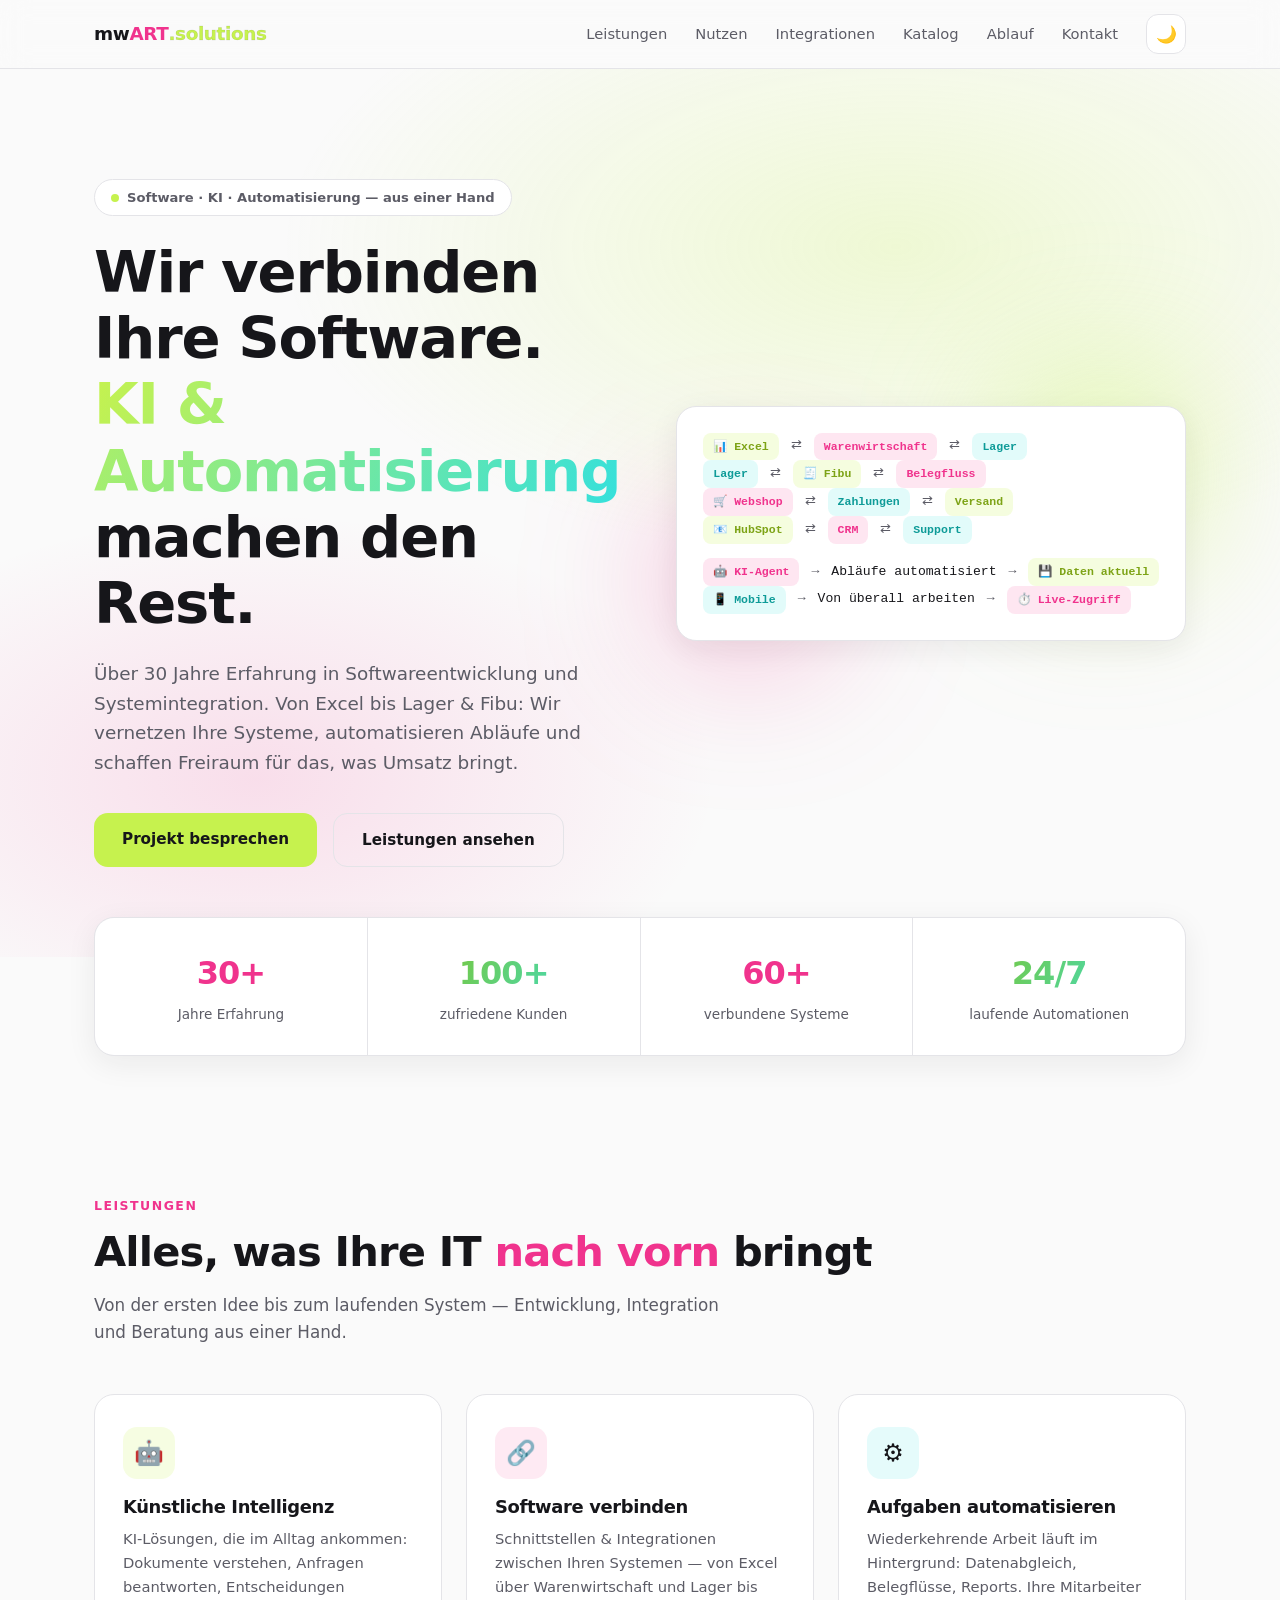
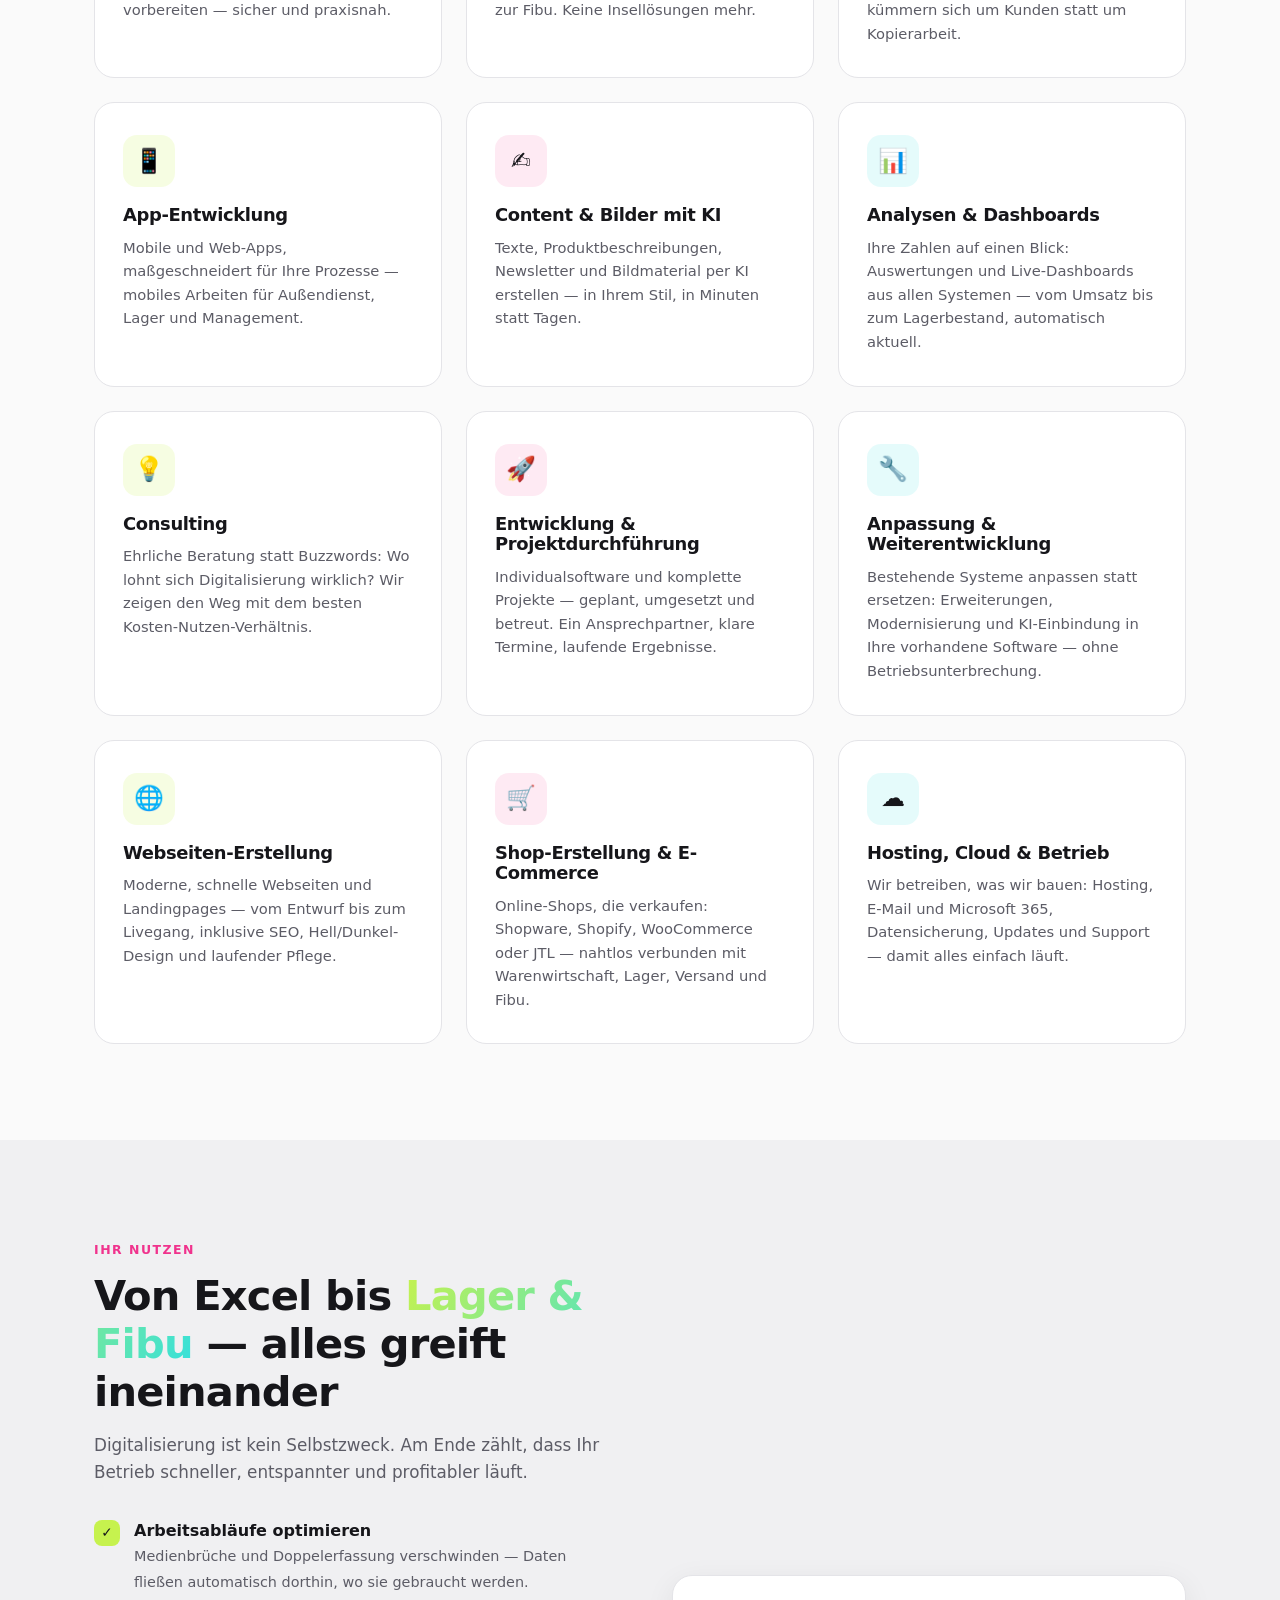
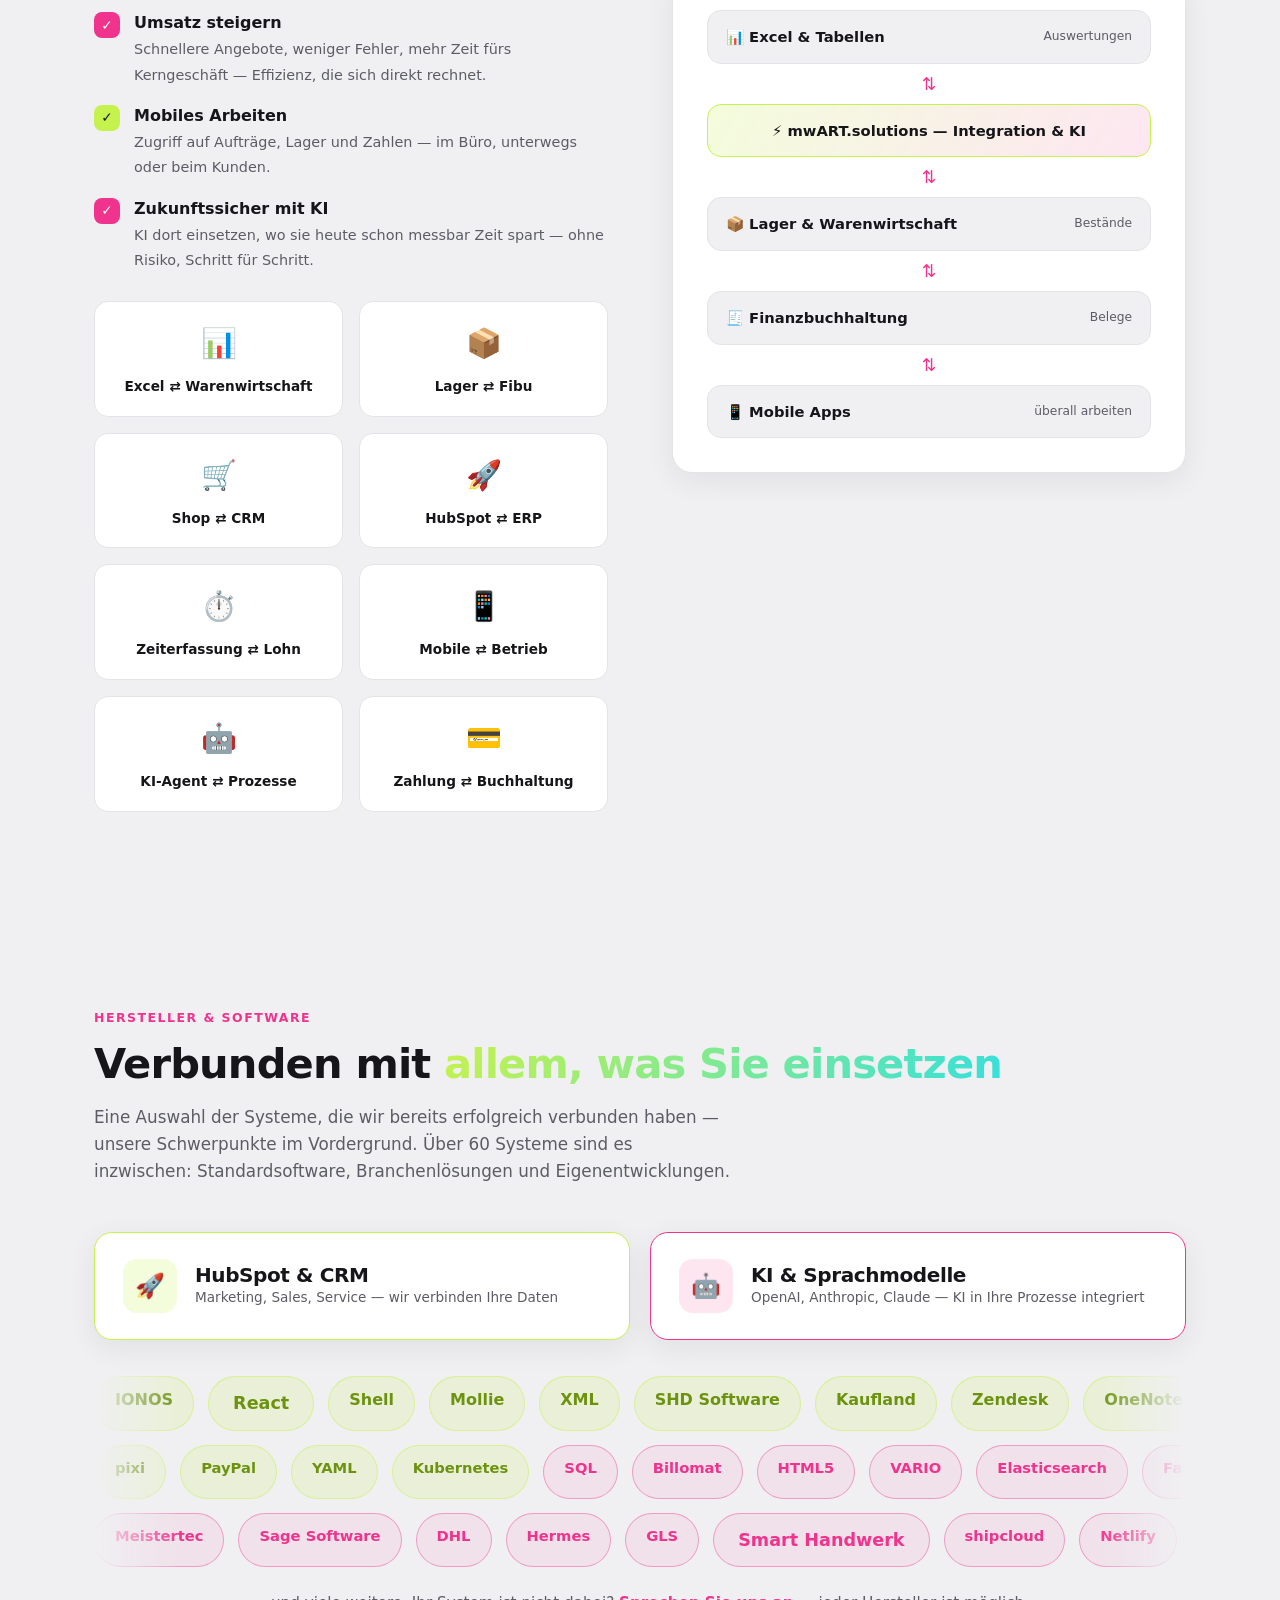
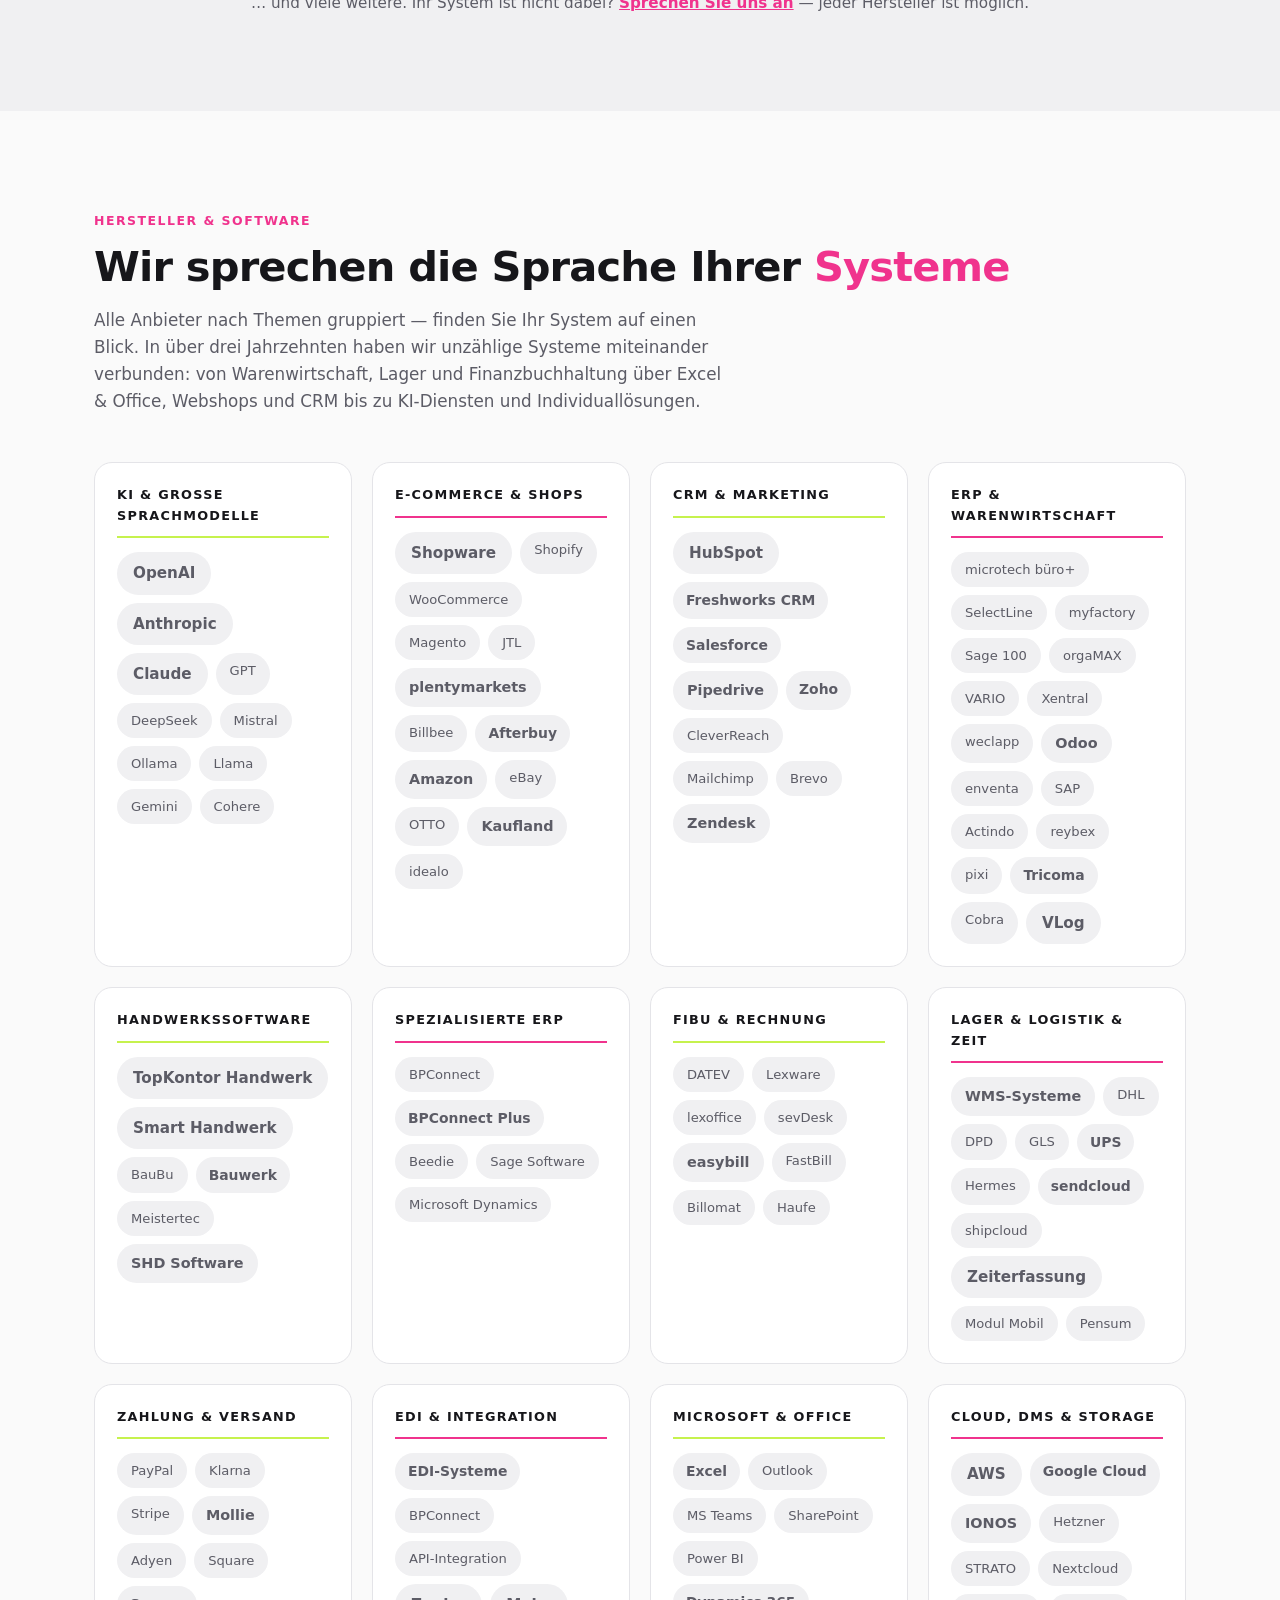
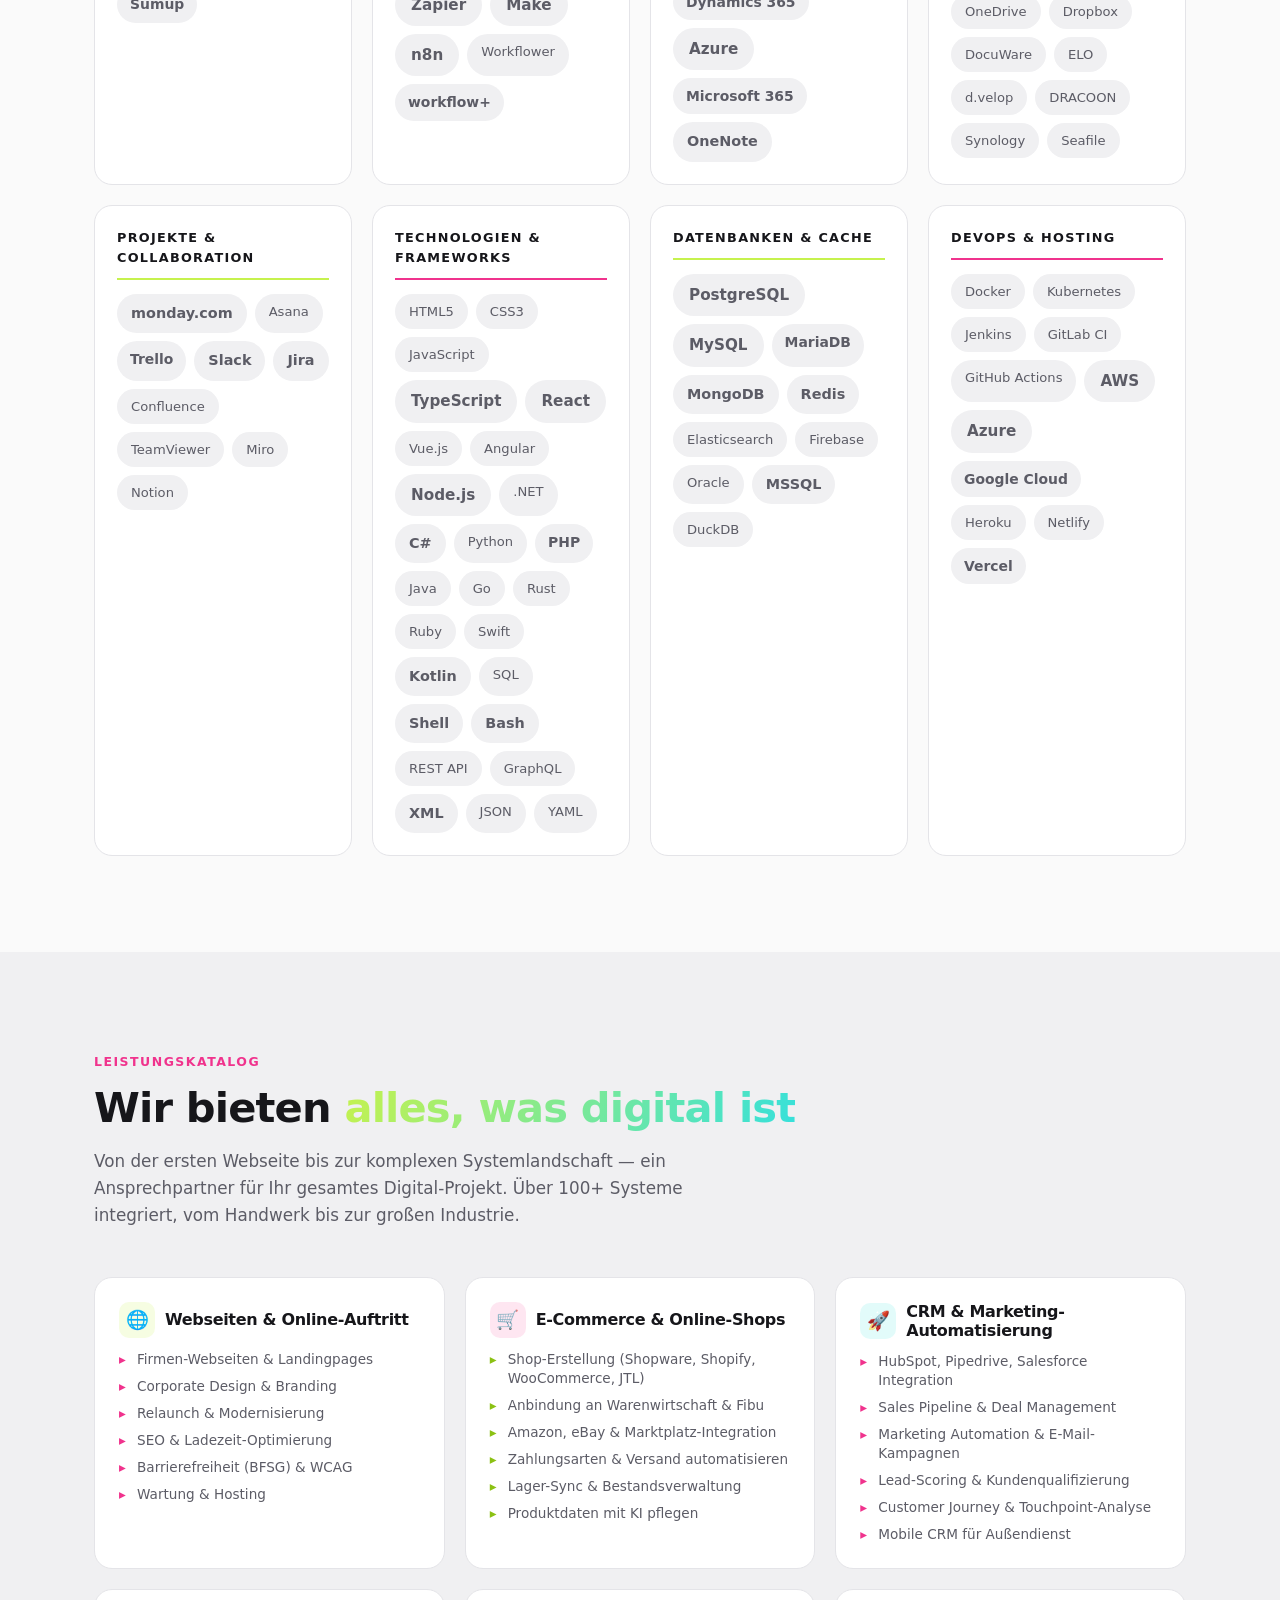
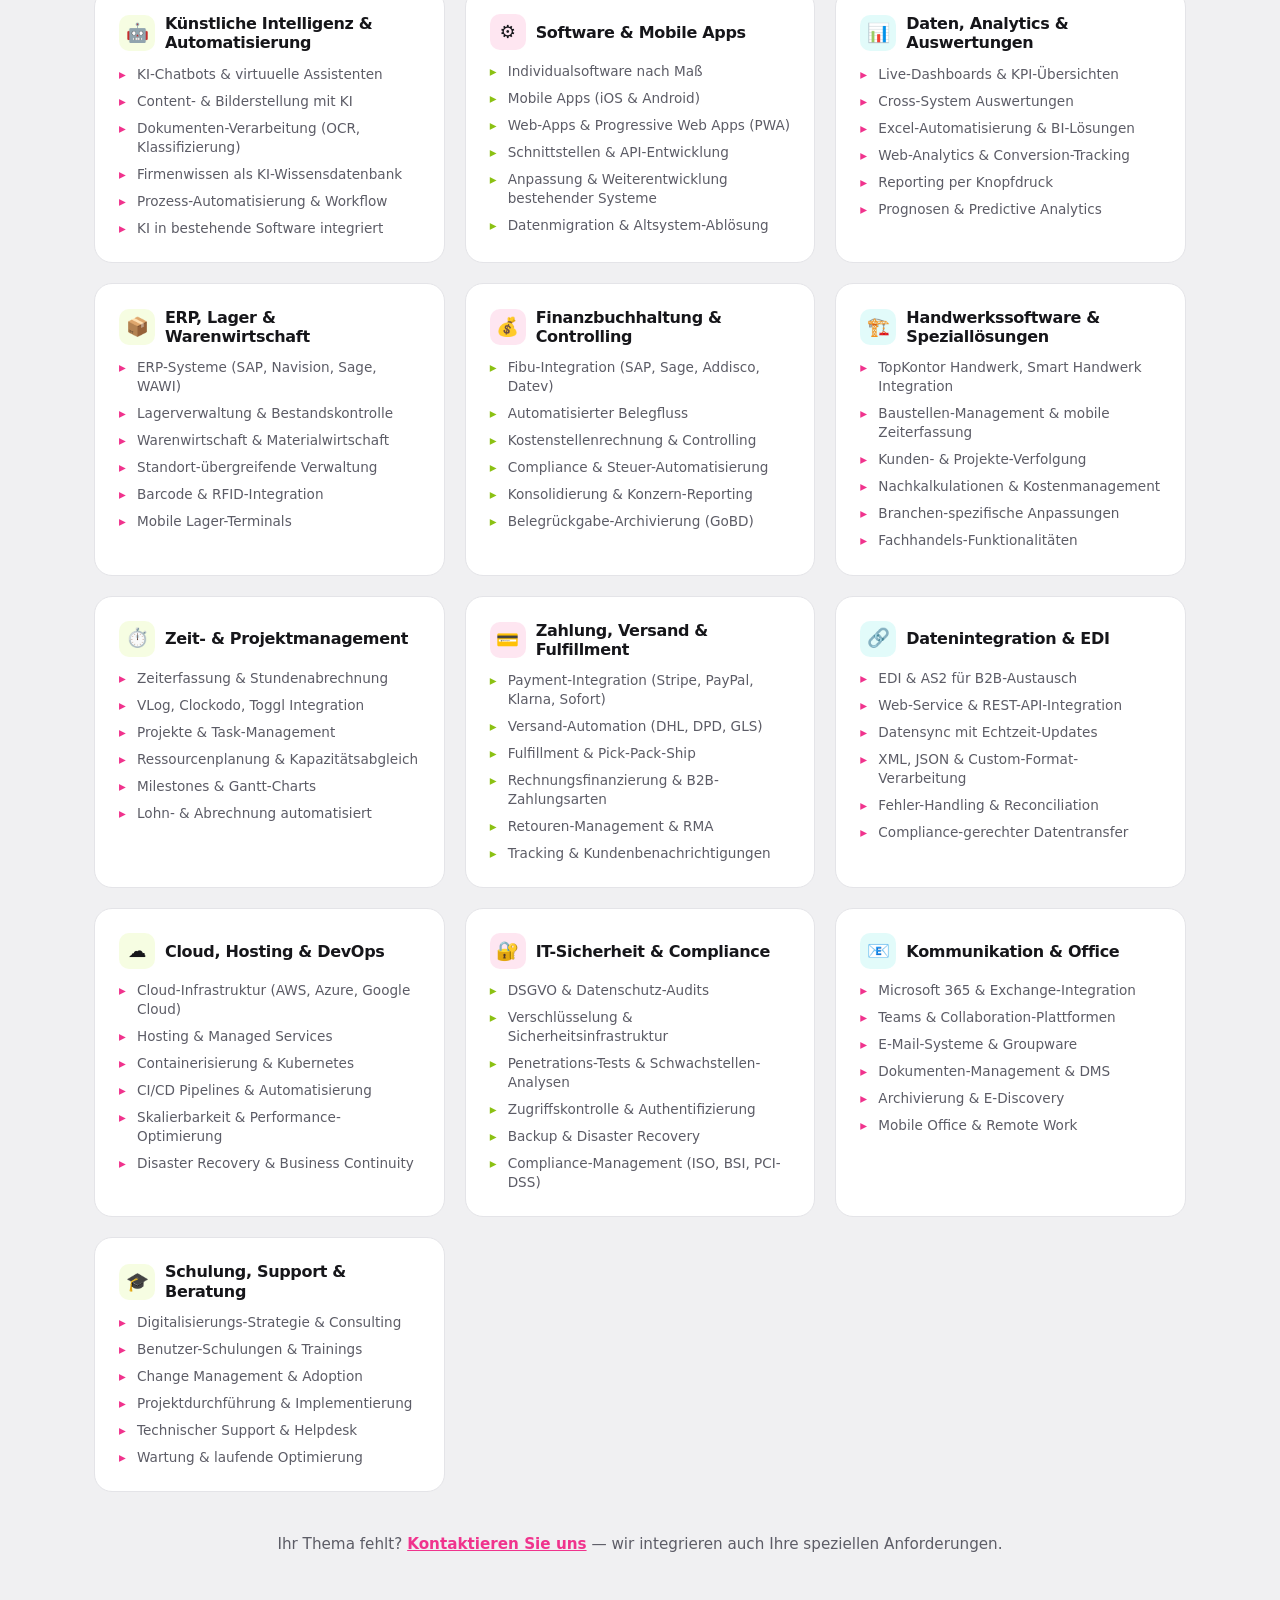
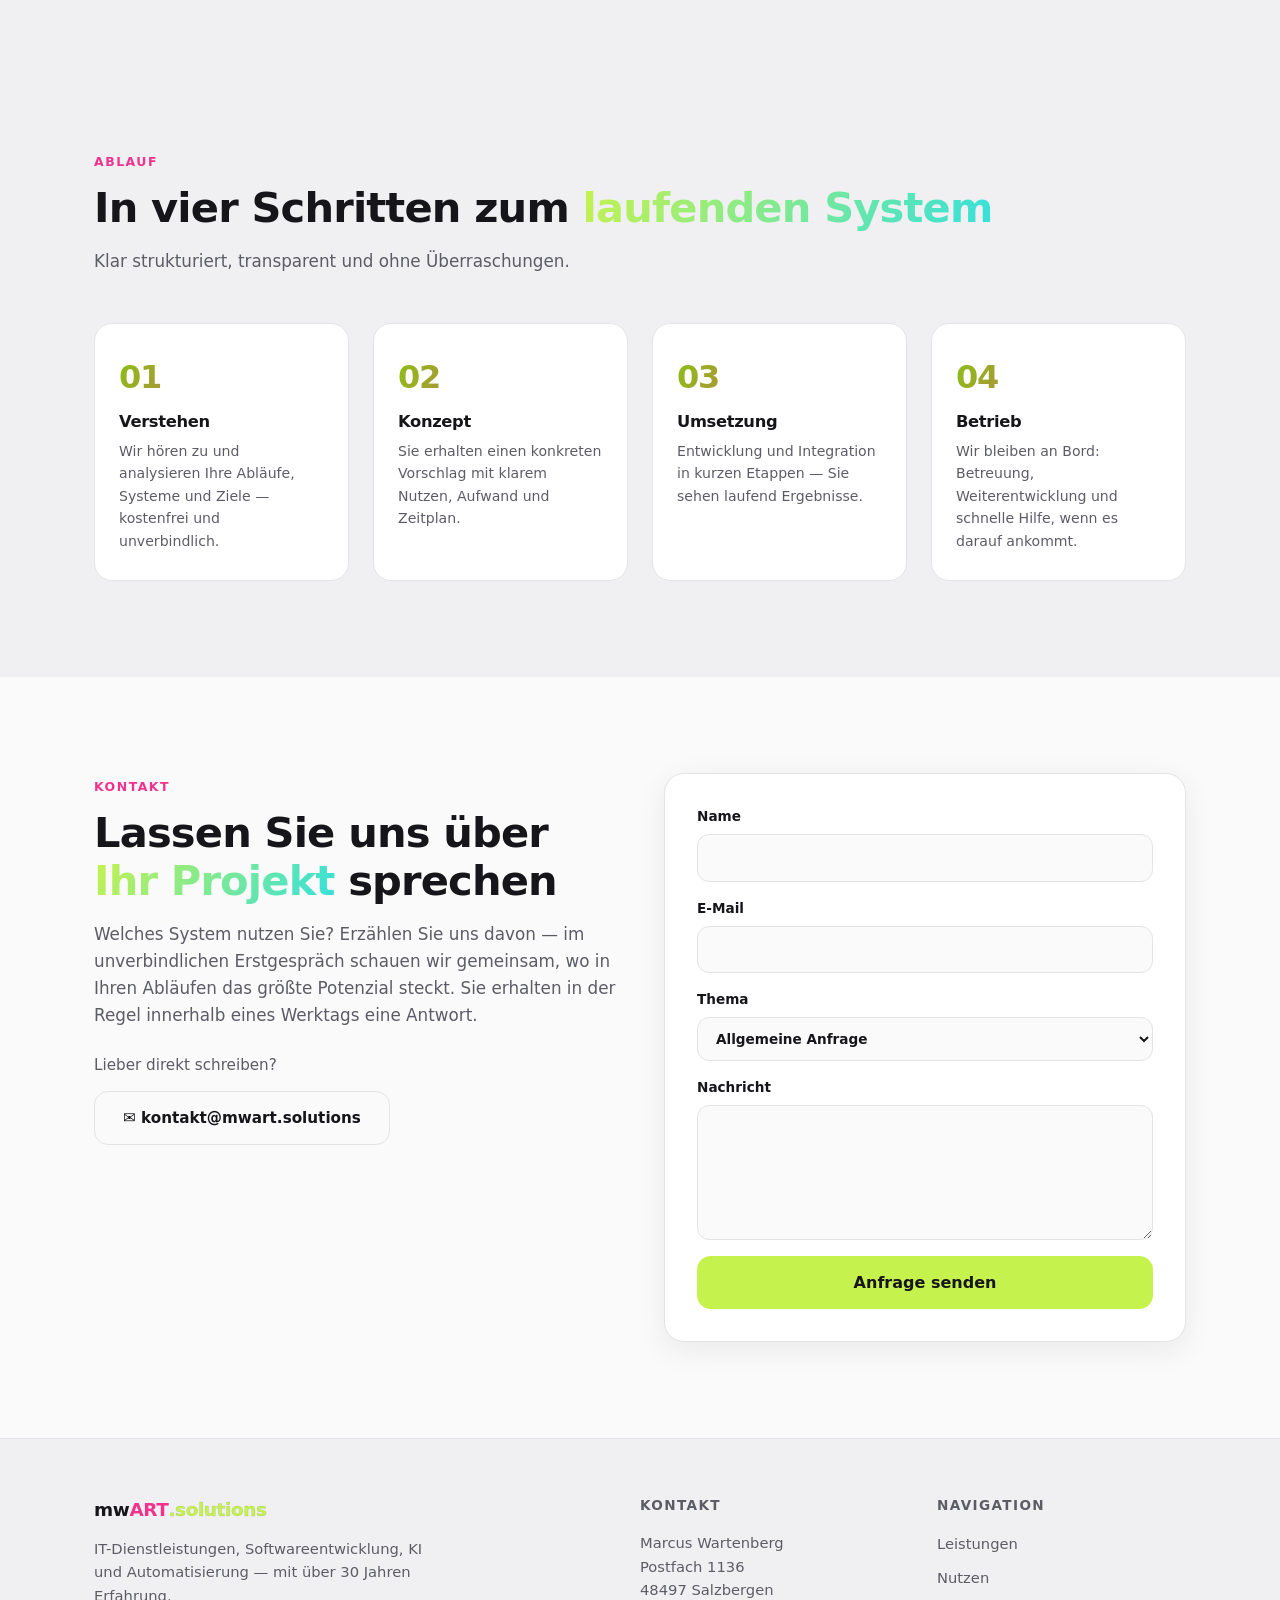
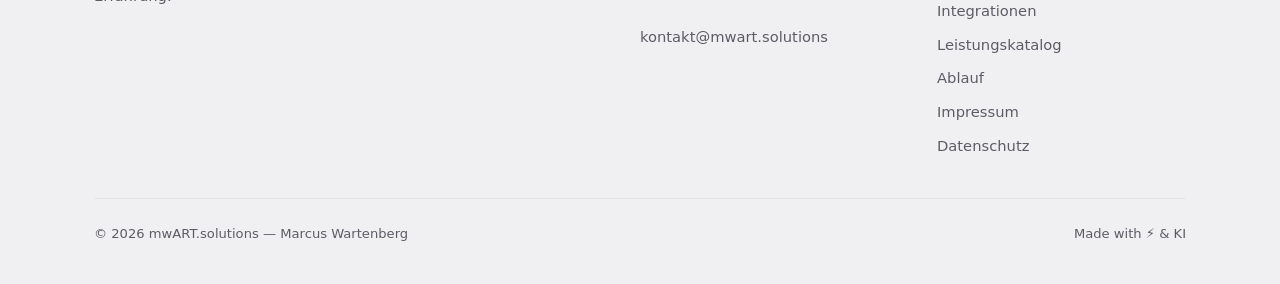
==== commit 91a11852: "Clean up VENDORS: remove ecovium, Blue:Solution, legacy programming languages" ====
--- a/index.html
+++ b/index.html
@@ -936,8 +936,8 @@
     'E-Commerce & Shops': ['Shopware','Shopify','WooCommerce','Magento','JTL','plentymarkets','Billbee','Afterbuy','Amazon','eBay','OTTO','Kaufland','idealo'],
     'CRM & Marketing': ['HubSpot','Freshworks CRM','Salesforce','Pipedrive','Zoho','CleverReach','Mailchimp','Brevo','Zendesk'],
     'ERP & Warenwirtschaft': ['microtech b\u00fcro+','SelectLine','myfactory','Sage 100','orgaMAX','VARIO','Xentral','weclapp','Odoo','enventa','SAP','Actindo','reybex','pixi','Tricoma','Cobra','VLog'],
-    'Handwerkssoftware': ['TopKontor Handwerk','Smart Handwerk','Blue:Solution Handwerk','Blue:Solution Bau','Blue:Solution Elektro','Blue:Solution Sanitär','BauBu','Bauwerk','Meistertec','Alphacom Workflow+','SHD Software'],
-    'Spezialisierte ERP': ['ecovium','ecovium Bau','ecovium Handel','Z-Atlas','Z-Bau','Z-Logistik','BPConnect','BPConnect Plus','Beedie','Sage Software','Microsoft Dynamics','Alphacom Systeme','Alphacom Modul','Alphacom Workflow+'],
+    'Handwerkssoftware': ['TopKontor Handwerk','Smart Handwerk','BauBu','Bauwerk','Meistertec','SHD Software'],
+    'Spezialisierte ERP': ['BPConnect','BPConnect Plus','Beedie','Sage Software','Microsoft Dynamics'],
     'Fibu & Rechnung': ['DATEV','Lexware','lexoffice','sevDesk','easybill','FastBill','Billomat','Haufe'],
     'Lager & Logistik & Zeit': ['WMS-Systeme','DHL','DPD','GLS','UPS','Hermes','sendcloud','shipcloud','Zeiterfassung','Modul Mobil','Pensum'],
     'Zahlung & Versand': ['PayPal','Klarna','Stripe','Mollie','Adyen','Square','Sumup'],
@@ -945,7 +945,7 @@
     'Microsoft & Office': ['Excel','Outlook','MS Teams','SharePoint','Power BI','Dynamics 365','Azure','Microsoft 365','OneNote'],
     'Cloud, DMS & Storage': ['AWS','Google Cloud','IONOS','Hetzner','STRATO','Nextcloud','OneDrive','Dropbox','DocuWare','ELO','d.velop','DRACOON','Synology','Seafile'],
     'Projekte & Collaboration': ['monday.com','Asana','Trello','Slack','Jira','Confluence','TeamViewer','Miro','Notion'],
-    'Technologien & Frameworks': ['HTML5','HTML','CSS3','CSS','JavaScript','TypeScript','React','Vue.js','Angular','Node.js','.NET','C#','C++','Python','PHP','Java','Go','Rust','Ruby','Swift','Kotlin','Scala','SQL','Turbo C','Delphi','Visual Basic','Assembler','Shell','Bash','PowerShell','REST API','GraphQL','SOAP','XML','JSON','YAML'],
+    'Technologien & Frameworks': ['HTML5','CSS3','JavaScript','TypeScript','React','Vue.js','Angular','Node.js','.NET','C#','Python','PHP','Java','Go','Rust','Ruby','Swift','Kotlin','SQL','Shell','Bash','REST API','GraphQL','XML','JSON','YAML'],
     'Datenbanken & Cache': ['PostgreSQL','MySQL','MariaDB','MongoDB','Redis','Elasticsearch','Firebase','Oracle','MSSQL','DuckDB'],
     'DevOps & Hosting': ['Docker','Kubernetes','Jenkins','GitLab CI','GitHub Actions','AWS','Azure','Google Cloud','Heroku','Netlify','Vercel'],
   };
